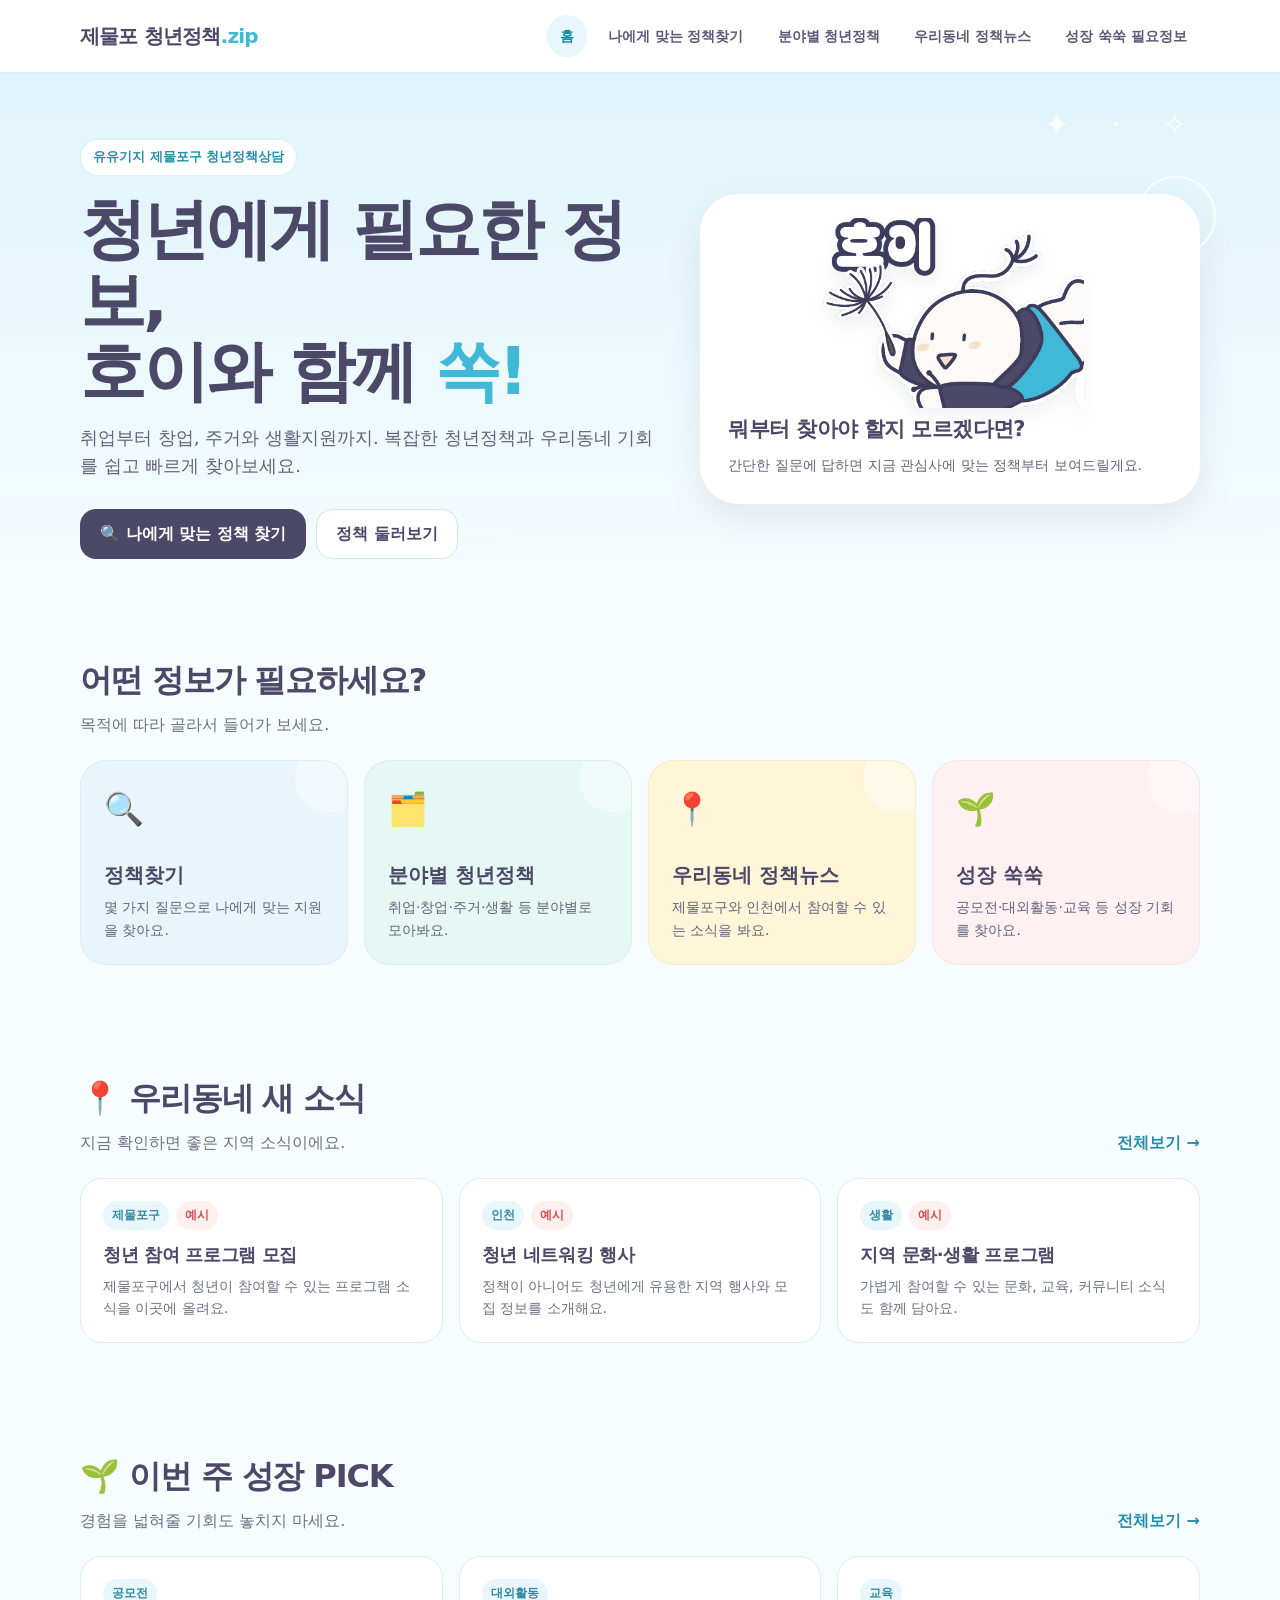
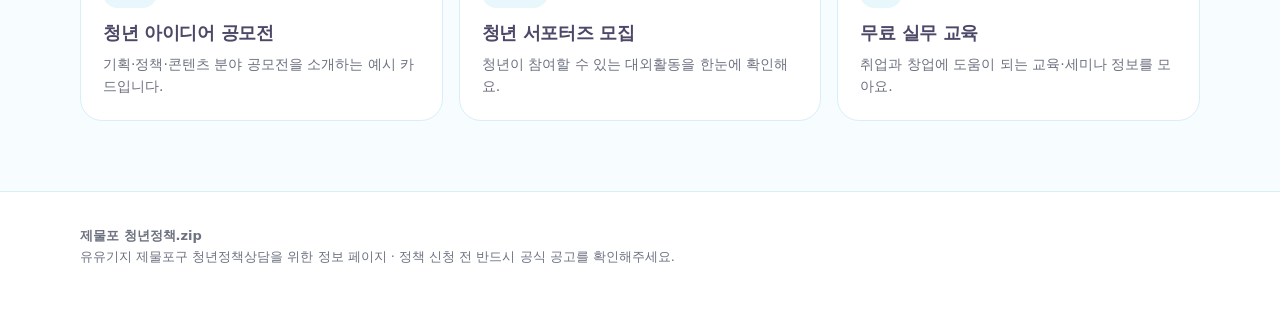
==== index.html @ 4b39ab47 "Move homepage to shared header and footer" ====
<!doctype html><html lang="ko"><head><meta charset="utf-8"><meta name="viewport" content="width=device-width,initial-scale=1"><meta name="description" content="제물포구 청년을 위한 정책·지역소식·성장기회 모음"><title>제물포 청년정책.zip</title><link rel="stylesheet" href="css/style.css"></head><body>
<div id="site-header"></div>
<main><section class="hero"><div class="container hero-grid"><div><span class="eyebrow">유유기지 제물포구 청년정책상담</span><h1>청년에게 필요한 정보,<br>호이와 함께 <span style="color:var(--primary)">쏙!</span></h1><p>취업부터 창업, 주거와 생활지원까지. 복잡한 청년정책과 우리동네 기회를 쉽고 빠르게 찾아보세요.</p><div class="actions"><a class="btn primary" href="test.html">🔍 나에게 맞는 정책 찾기</a><a class="btn secondary" href="policy.html">정책 둘러보기</a></div></div><aside class="hero-card"><div class="mascot"><img src="hoi_flying.png" alt="유유기지 제물포구 캐릭터 호이"></div><strong>뭐부터 찾아야 할지 모르겠다면?</strong><p>간단한 질문에 답하면 지금 관심사에 맞는 정책부터 보여드릴게요.</p></aside></div></section>
<section class="section"><div class="container"><div class="section-head"><div><h2>어떤 정보가 필요하세요?</h2><p>목적에 따라 골라서 들어가 보세요.</p></div></div><div class="quick-grid"><a class="quick-card purple" href="test.html"><div class="icon">🔍</div><h3>정책찾기</h3><p>몇 가지 질문으로 나에게 맞는 지원을 찾아요.</p></a><a class="quick-card green" href="policy.html"><div class="icon">🗂️</div><h3>분야별 청년정책</h3><p>취업·창업·주거·생활 등 분야별로 모아봐요.</p></a><a class="quick-card yellow" href="local.html"><div class="icon">📍</div><h3>우리동네 정책뉴스</h3><p>제물포구와 인천에서 참여할 수 있는 소식을 봐요.</p></a><a class="quick-card pink" href="growth.html"><div class="icon">🌱</div><h3>성장 쑥쑥</h3><p>공모전·대외활동·교육 등 성장 기회를 찾아요.</p></a></div></div></section>
<section class="section"><div class="container"><div class="section-head"><div><h2>📍 우리동네 새 소식</h2><p>지금 확인하면 좋은 지역 소식이에요.</p></div><a href="local.html">전체보기 →</a></div><div class="news-grid"><article class="info-card"><div class="badges"><span class="badge">제물포구</span><span class="badge deadline">예시</span></div><h3>청년 참여 프로그램 모집</h3><p>제물포구에서 청년이 참여할 수 있는 프로그램 소식을 이곳에 올려요.</p></article><article class="info-card"><div class="badges"><span class="badge">인천</span><span class="badge deadline">예시</span></div><h3>청년 네트워킹 행사</h3><p>정책이 아니어도 청년에게 유용한 지역 행사와 모집 정보를 소개해요.</p></article><article class="info-card"><div class="badges"><span class="badge">생활</span><span class="badge deadline">예시</span></div><h3>지역 문화·생활 프로그램</h3><p>가볍게 참여할 수 있는 문화, 교육, 커뮤니티 소식도 함께 담아요.</p></article></div></div></section>
<section class="section"><div class="container"><div class="section-head"><div><h2>🌱 이번 주 성장 PICK</h2><p>경험을 넓혀줄 기회도 놓치지 마세요.</p></div><a href="growth.html">전체보기 →</a></div><div class="news-grid"><article class="info-card"><div class="badges"><span class="badge">공모전</span></div><h3>청년 아이디어 공모전</h3><p>기획·정책·콘텐츠 분야 공모전을 소개하는 예시 카드입니다.</p></article><article class="info-card"><div class="badges"><span class="badge">대외활동</span></div><h3>청년 서포터즈 모집</h3><p>청년이 참여할 수 있는 대외활동을 한눈에 확인해요.</p></article><article class="info-card"><div class="badges"><span class="badge">교육</span></div><h3>무료 실무 교육</h3><p>취업과 창업에 도움이 되는 교육·세미나 정보를 모아요.</p></article></div></div></section></main>
<div id="site-footer"></div><script src="js/site.js"></script><script src="js/main.js"></script></body></html>
---- css/style.css ----
:root{--bg:#f7fcfe;--surface:#fff;--text:#4b4868;--muted:#6d7180;--line:#d8eff7;--primary:#40b8d8;--primary-dark:#4b4868;--primary-soft:#e7f7fc;--sky:#92d3e8;--cream:#fcf9f6;--green:#e5f8f4;--yellow:#fff5d8;--pink:#fff0f2;--shadow:0 14px 36px rgba(75,72,104,.10);--radius:26px}*{box-sizing:border-box}html{scroll-behavior:smooth}body{margin:0;font-family:Pretendard,"Noto Sans KR",system-ui,-apple-system,BlinkMacSystemFont,"Segoe UI",sans-serif;color:var(--text);background:var(--bg);line-height:1.6;font-weight:400}a{color:inherit;text-decoration:none}button,input,select{font:inherit}.container{width:min(1120px,calc(100% - 36px));margin:0 auto}.site-header{position:sticky;top:0;z-index:20;background:rgba(255,255,255,.93);backdrop-filter:blur(14px);border-bottom:1px solid var(--line)}.nav{min-height:72px;display:flex;align-items:center;justify-content:space-between;gap:24px}.brand{font-weight:700;font-size:20px;letter-spacing:-.04em}.brand span{color:var(--primary)}.nav-links{display:flex;align-items:center;gap:8px}.nav-links a{padding:10px 13px;border-radius:999px;font-weight:600;font-size:14px;color:#5c5978}.nav-links a:hover,.nav-links a.active{background:var(--primary-soft);color:#188cab}.menu-btn{display:none;border:0;background:var(--surface);color:var(--primary-dark);border-radius:12px;padding:9px 12px;box-shadow:var(--shadow)}.hero{padding:66px 0 58px;background:linear-gradient(180deg,#dff5fb 0%,#f7fcfe 100%);position:relative;overflow:hidden}.hero:after{content:"✦  ·  ✧";position:absolute;right:6%;top:28px;color:#fff;font-size:30px;letter-spacing:16px;opacity:.9}.hero-grid{display:grid;grid-template-columns:1.08fr .92fr;gap:34px;align-items:center}.eyebrow{display:inline-flex;padding:7px 12px;border-radius:999px;background:#fff;color:#258eaa;font-weight:600;font-size:13px;border:1px solid rgba(64,184,216,.18)}h1{margin:18px 0 16px;font-size:clamp(38px,7vw,66px);line-height:1.08;letter-spacing:-.045em;color:var(--primary-dark);font-weight:700}.hero p{margin:0 0 28px;color:#64627a;font-size:18px;max-width:650px}.hero-card{background:#fff;border:2px solid rgba(255,255,255,.8);border-radius:38px;padding:22px 26px 26px;box-shadow:var(--shadow);position:relative}.hero-card:before{content:"";position:absolute;width:76px;height:76px;border:2px solid #fff;border-radius:50%;right:-18px;top:-20px;opacity:.7}.hero-card .mascot{display:flex;justify-content:center;align-items:center;min-height:190px}.hero-card .mascot img{width:min(100%,330px);height:190px;object-fit:contain;filter:drop-shadow(0 8px 8px rgba(75,72,104,.08))}.hero-card strong{display:block;margin-top:5px;font-size:21px;letter-spacing:-.03em;font-weight:600}.hero-card p{margin:7px 0 0;font-size:14px}.actions{display:flex;flex-wrap:wrap;gap:10px}.btn{display:inline-flex;align-items:center;justify-content:center;min-height:50px;padding:0 19px;border-radius:16px;border:1px solid transparent;font-weight:600;cursor:pointer}.btn.primary{background:var(--primary-dark);color:#fff}.btn.primary:hover{background:#393650}.btn.secondary{background:#fff;border-color:#cbeaf4;color:var(--primary-dark)}.section{padding:38px 0 70px}.section-head{display:flex;align-items:end;justify-content:space-between;gap:20px;margin-bottom:22px}.section-head h2,.page-title h1{margin:0;font-size:32px;letter-spacing:-.035em;font-weight:700}.section-head p,.page-title p{margin:6px 0 0;color:var(--muted)}.section-head>a{color:#258eaa;font-weight:600}.quick-grid{display:grid;grid-template-columns:repeat(4,1fr);gap:16px}.quick-card{min-height:190px;border-radius:var(--radius);padding:23px;border:1px solid rgba(75,72,104,.05);transition:.2s ease;position:relative;overflow:hidden}.quick-card:after{content:"";position:absolute;width:70px;height:70px;border-radius:50%;background:rgba(255,255,255,.38);right:-18px;top:-18px}.quick-card:hover{transform:translateY(-4px);box-shadow:var(--shadow)}.quick-card .icon{font-size:32px}.quick-card h3{margin:24px 0 5px;font-size:20px;font-weight:600}.quick-card p{margin:0;color:#62647a;font-size:14px}.quick-card.purple{background:#e8f5fb}.quick-card.green{background:var(--green)}.quick-card.yellow{background:var(--yellow)}.quick-card.pink{background:var(--pink)}.news-grid,.card-grid{display:grid;grid-template-columns:repeat(3,1fr);gap:16px}.info-card{background:#fff;border:1px solid var(--line);border-radius:22px;padding:22px;transition:.2s ease}.info-card:hover{box-shadow:var(--shadow);transform:translateY(-2px)}.badges{display:flex;gap:7px;flex-wrap:wrap;margin-bottom:12px}.badge{padding:5px 9px;border-radius:999px;background:var(--primary-soft);font-size:12px;font-weight:600;color:#348aa2}.badge.deadline{background:#fff0f0;color:#d84c4c}.info-card h3{margin:0 0 8px;font-size:18px;line-height:1.4;letter-spacing:-.02em;font-weight:600}.info-card p{margin:0;color:var(--muted);font-size:14px}.page-title{padding:56px 0 26px}.toolbar{display:flex;flex-wrap:wrap;gap:10px;margin:18px 0 24px}.search,.select{border:1px solid var(--line);background:#fff;color:var(--text);border-radius:14px;min-height:46px;padding:0 14px}.search{flex:1;min-width:220px}.select{min-width:150px}.empty{padding:42px;text-align:center;color:var(--muted);border:1px dashed #b9dfeb;border-radius:20px;background:#fff}.test-wrap{max-width:760px;margin:0 auto 80px}.question{background:#fff;border:1px solid var(--line);border-radius:24px;padding:26px;margin-bottom:14px}.question h3{margin:0 0 16px;font-size:18px;font-weight:600}.options{display:flex;flex-wrap:wrap;gap:9px}.option{cursor:pointer}.option input{display:none}.option span{display:inline-flex;padding:10px 14px;border:1px solid var(--line);border-radius:999px;background:#fff;font-weight:500;font-size:14px}.option input:checked+span{background:var(--primary-dark);color:#fff;border-color:var(--primary-dark)}.result-box{display:none;margin-top:22px;padding:28px;border-radius:26px;background:var(--primary-soft)}.result-box.show{display:block}.result-list{display:grid;gap:10px;margin-top:15px}.result-item{background:#fff;border-radius:16px;padding:16px}.result-item strong{font-weight:600}.notice{padding:16px 18px;background:#fff8e4;border-radius:16px;color:#745c1d;font-size:13px;margin:18px 0}.notice strong{font-weight:600}.footer{border-top:1px solid var(--line);padding:34px 0 46px;color:var(--muted);font-size:13px;background:#fff}.footer strong{font-weight:600}@media(max-width:900px){.hero-grid{grid-template-columns:1fr}.hero-card{max-width:620px}.quick-grid{grid-template-columns:repeat(2,1fr)}.news-grid,.card-grid{grid-template-columns:repeat(2,1fr)}}@media(max-width:680px){.nav{min-height:64px}.menu-btn{display:block}.nav-links{display:none;position:absolute;top:64px;left:18px;right:18px;flex-direction:column;align-items:stretch;background:#fff;padding:12px;border-radius:18px;box-shadow:var(--shadow);border:1px solid var(--line)}.nav-links.open{display:flex}.nav-links a{padding:12px 14px}.hero{padding-top:44px}.hero-card .mascot{min-height:150px}.hero-card .mascot img{height:150px}.quick-grid,.news-grid,.card-grid{grid-template-columns:1fr}.section-head{align-items:flex-start;flex-direction:column}.toolbar{flex-direction:column}.search,.select{width:100%}}
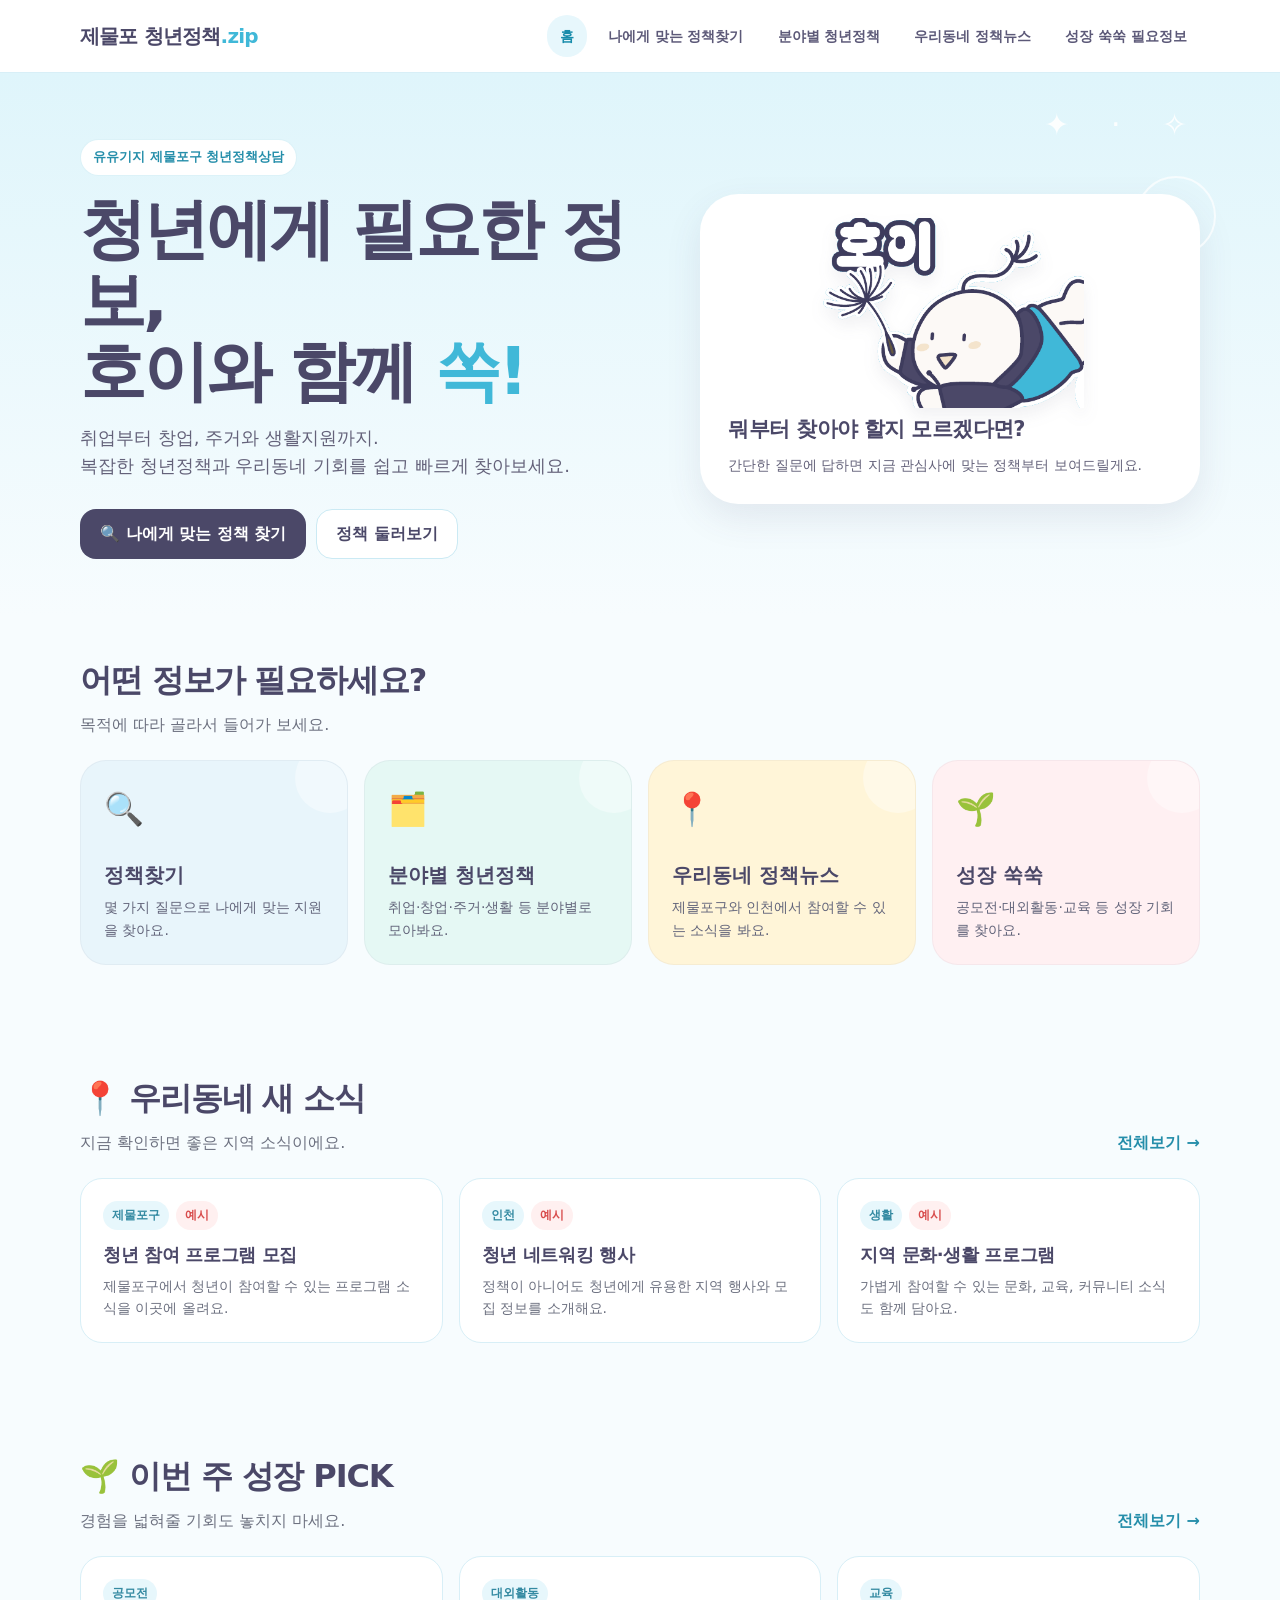
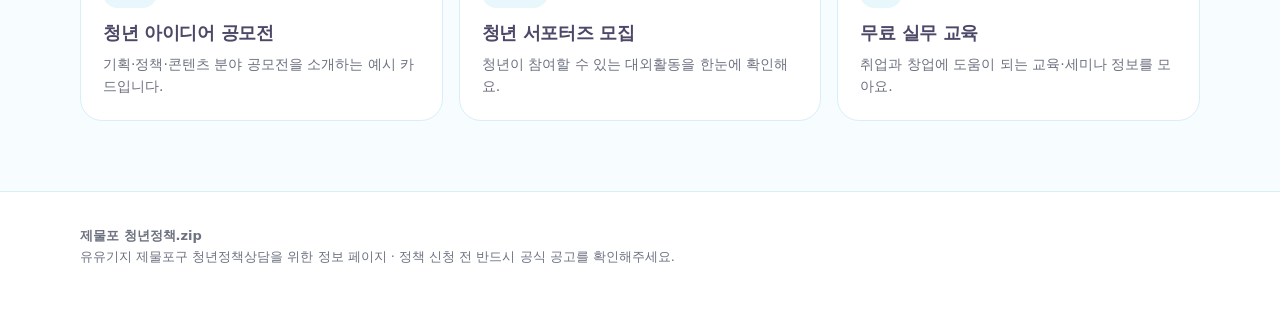
==== commit c9d72b6b: "Break hero description into two lines" ====
--- a/index.html
+++ b/index.html
@@ -1,6 +1,6 @@
 <!doctype html><html lang="ko"><head><meta charset="utf-8"><meta name="viewport" content="width=device-width,initial-scale=1"><meta name="description" content="제물포구 청년을 위한 정책·지역소식·성장기회 모음"><title>제물포 청년정책.zip</title><link rel="stylesheet" href="css/style.css"></head><body>
 <div id="site-header"></div>
-<main><section class="hero"><div class="container hero-grid"><div><span class="eyebrow">유유기지 제물포구 청년정책상담</span><h1>청년에게 필요한 정보,<br>호이와 함께 <span style="color:var(--primary)">쏙!</span></h1><p>취업부터 창업, 주거와 생활지원까지. 복잡한 청년정책과 우리동네 기회를 쉽고 빠르게 찾아보세요.</p><div class="actions"><a class="btn primary" href="test.html">🔍 나에게 맞는 정책 찾기</a><a class="btn secondary" href="policy.html">정책 둘러보기</a></div></div><aside class="hero-card"><div class="mascot"><img src="hoi_flying.png" alt="유유기지 제물포구 캐릭터 호이"></div><strong>뭐부터 찾아야 할지 모르겠다면?</strong><p>간단한 질문에 답하면 지금 관심사에 맞는 정책부터 보여드릴게요.</p></aside></div></section>
+<main><section class="hero"><div class="container hero-grid"><div><span class="eyebrow">유유기지 제물포구 청년정책상담</span><h1>청년에게 필요한 정보,<br>호이와 함께 <span style="color:var(--primary)">쏙!</span></h1><p>취업부터 창업, 주거와 생활지원까지.<br>복잡한 청년정책과 우리동네 기회를 쉽고 빠르게 찾아보세요.</p><div class="actions"><a class="btn primary" href="test.html">🔍 나에게 맞는 정책 찾기</a><a class="btn secondary" href="policy.html">정책 둘러보기</a></div></div><aside class="hero-card"><div class="mascot"><img src="hoi_flying.png" alt="유유기지 제물포구 캐릭터 호이"></div><strong>뭐부터 찾아야 할지 모르겠다면?</strong><p>간단한 질문에 답하면 지금 관심사에 맞는 정책부터 보여드릴게요.</p></aside></div></section>
 <section class="section"><div class="container"><div class="section-head"><div><h2>어떤 정보가 필요하세요?</h2><p>목적에 따라 골라서 들어가 보세요.</p></div></div><div class="quick-grid"><a class="quick-card purple" href="test.html"><div class="icon">🔍</div><h3>정책찾기</h3><p>몇 가지 질문으로 나에게 맞는 지원을 찾아요.</p></a><a class="quick-card green" href="policy.html"><div class="icon">🗂️</div><h3>분야별 청년정책</h3><p>취업·창업·주거·생활 등 분야별로 모아봐요.</p></a><a class="quick-card yellow" href="local.html"><div class="icon">📍</div><h3>우리동네 정책뉴스</h3><p>제물포구와 인천에서 참여할 수 있는 소식을 봐요.</p></a><a class="quick-card pink" href="growth.html"><div class="icon">🌱</div><h3>성장 쑥쑥</h3><p>공모전·대외활동·교육 등 성장 기회를 찾아요.</p></a></div></div></section>
 <section class="section"><div class="container"><div class="section-head"><div><h2>📍 우리동네 새 소식</h2><p>지금 확인하면 좋은 지역 소식이에요.</p></div><a href="local.html">전체보기 →</a></div><div class="news-grid"><article class="info-card"><div class="badges"><span class="badge">제물포구</span><span class="badge deadline">예시</span></div><h3>청년 참여 프로그램 모집</h3><p>제물포구에서 청년이 참여할 수 있는 프로그램 소식을 이곳에 올려요.</p></article><article class="info-card"><div class="badges"><span class="badge">인천</span><span class="badge deadline">예시</span></div><h3>청년 네트워킹 행사</h3><p>정책이 아니어도 청년에게 유용한 지역 행사와 모집 정보를 소개해요.</p></article><article class="info-card"><div class="badges"><span class="badge">생활</span><span class="badge deadline">예시</span></div><h3>지역 문화·생활 프로그램</h3><p>가볍게 참여할 수 있는 문화, 교육, 커뮤니티 소식도 함께 담아요.</p></article></div></div></section>
 <section class="section"><div class="container"><div class="section-head"><div><h2>🌱 이번 주 성장 PICK</h2><p>경험을 넓혀줄 기회도 놓치지 마세요.</p></div><a href="growth.html">전체보기 →</a></div><div class="news-grid"><article class="info-card"><div class="badges"><span class="badge">공모전</span></div><h3>청년 아이디어 공모전</h3><p>기획·정책·콘텐츠 분야 공모전을 소개하는 예시 카드입니다.</p></article><article class="info-card"><div class="badges"><span class="badge">대외활동</span></div><h3>청년 서포터즈 모집</h3><p>청년이 참여할 수 있는 대외활동을 한눈에 확인해요.</p></article><article class="info-card"><div class="badges"><span class="badge">교육</span></div><h3>무료 실무 교육</h3><p>취업과 창업에 도움이 되는 교육·세미나 정보를 모아요.</p></article></div></div></section></main>
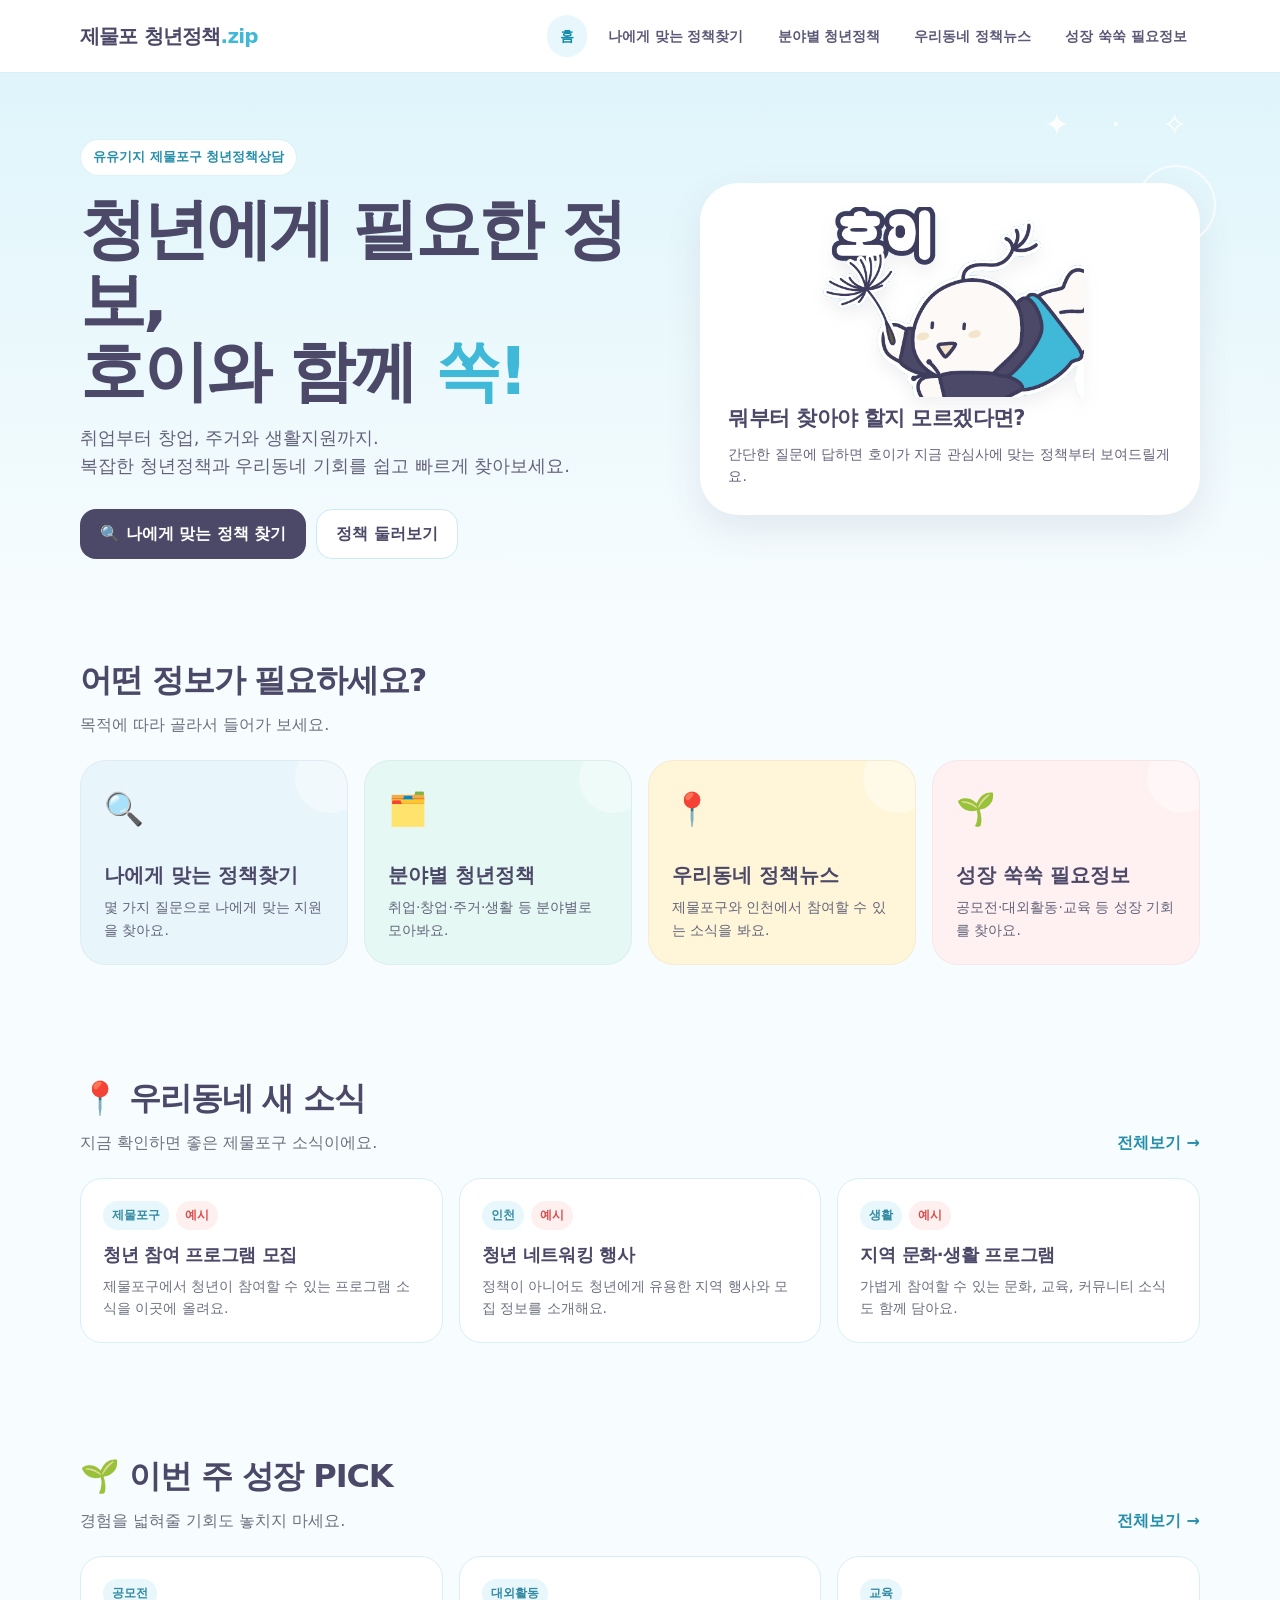
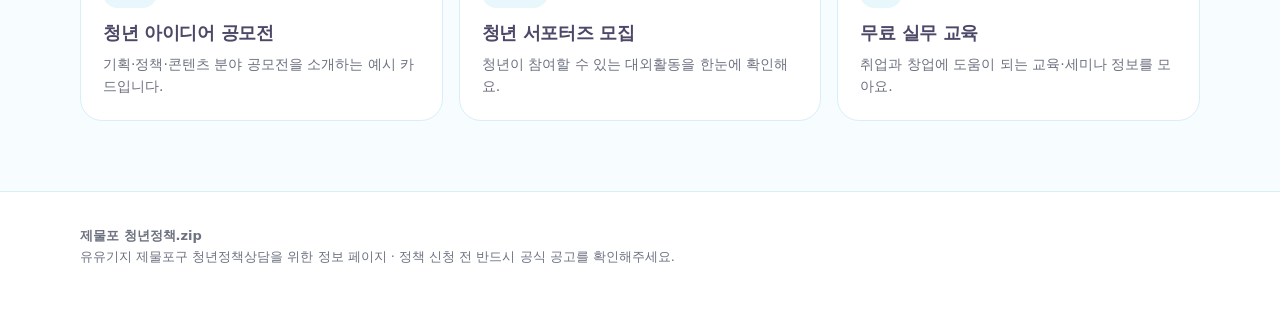
==== commit 02a73278: "index.html" ====
--- a/index.html
+++ b/index.html
@@ -1,7 +1,7 @@
 <!doctype html><html lang="ko"><head><meta charset="utf-8"><meta name="viewport" content="width=device-width,initial-scale=1"><meta name="description" content="제물포구 청년을 위한 정책·지역소식·성장기회 모음"><title>제물포 청년정책.zip</title><link rel="stylesheet" href="css/style.css"></head><body>
 <div id="site-header"></div>
-<main><section class="hero"><div class="container hero-grid"><div><span class="eyebrow">유유기지 제물포구 청년정책상담</span><h1>청년에게 필요한 정보,<br>호이와 함께 <span style="color:var(--primary)">쏙!</span></h1><p>취업부터 창업, 주거와 생활지원까지.<br>복잡한 청년정책과 우리동네 기회를 쉽고 빠르게 찾아보세요.</p><div class="actions"><a class="btn primary" href="test.html">🔍 나에게 맞는 정책 찾기</a><a class="btn secondary" href="policy.html">정책 둘러보기</a></div></div><aside class="hero-card"><div class="mascot"><img src="hoi_flying.png" alt="유유기지 제물포구 캐릭터 호이"></div><strong>뭐부터 찾아야 할지 모르겠다면?</strong><p>간단한 질문에 답하면 지금 관심사에 맞는 정책부터 보여드릴게요.</p></aside></div></section>
-<section class="section"><div class="container"><div class="section-head"><div><h2>어떤 정보가 필요하세요?</h2><p>목적에 따라 골라서 들어가 보세요.</p></div></div><div class="quick-grid"><a class="quick-card purple" href="test.html"><div class="icon">🔍</div><h3>정책찾기</h3><p>몇 가지 질문으로 나에게 맞는 지원을 찾아요.</p></a><a class="quick-card green" href="policy.html"><div class="icon">🗂️</div><h3>분야별 청년정책</h3><p>취업·창업·주거·생활 등 분야별로 모아봐요.</p></a><a class="quick-card yellow" href="local.html"><div class="icon">📍</div><h3>우리동네 정책뉴스</h3><p>제물포구와 인천에서 참여할 수 있는 소식을 봐요.</p></a><a class="quick-card pink" href="growth.html"><div class="icon">🌱</div><h3>성장 쑥쑥</h3><p>공모전·대외활동·교육 등 성장 기회를 찾아요.</p></a></div></div></section>
-<section class="section"><div class="container"><div class="section-head"><div><h2>📍 우리동네 새 소식</h2><p>지금 확인하면 좋은 지역 소식이에요.</p></div><a href="local.html">전체보기 →</a></div><div class="news-grid"><article class="info-card"><div class="badges"><span class="badge">제물포구</span><span class="badge deadline">예시</span></div><h3>청년 참여 프로그램 모집</h3><p>제물포구에서 청년이 참여할 수 있는 프로그램 소식을 이곳에 올려요.</p></article><article class="info-card"><div class="badges"><span class="badge">인천</span><span class="badge deadline">예시</span></div><h3>청년 네트워킹 행사</h3><p>정책이 아니어도 청년에게 유용한 지역 행사와 모집 정보를 소개해요.</p></article><article class="info-card"><div class="badges"><span class="badge">생활</span><span class="badge deadline">예시</span></div><h3>지역 문화·생활 프로그램</h3><p>가볍게 참여할 수 있는 문화, 교육, 커뮤니티 소식도 함께 담아요.</p></article></div></div></section>
+<main><section class="hero"><div class="container hero-grid"><div><span class="eyebrow">유유기지 제물포구 청년정책상담</span><h1>청년에게 필요한 정보,<br>호이와 함께 <span style="color:var(--primary)">쏙!</span></h1><p>취업부터 창업, 주거와 생활지원까지.<br>복잡한 청년정책과 우리동네 기회를 쉽고 빠르게 찾아보세요.</p><div class="actions"><a class="btn primary" href="test.html">🔍 나에게 맞는 정책 찾기</a><a class="btn secondary" href="policy.html">정책 둘러보기</a></div></div><aside class="hero-card"><div class="mascot"><img src="hoi_flying.png" alt="유유기지 제물포구 캐릭터 호이"></div><strong>뭐부터 찾아야 할지 모르겠다면?</strong><p>간단한 질문에 답하면 호이가 지금 관심사에 맞는 정책부터 보여드릴게요.</p></aside></div></section>
+<section class="section"><div class="container"><div class="section-head"><div><h2>어떤 정보가 필요하세요?</h2><p>목적에 따라 골라서 들어가 보세요.</p></div></div><div class="quick-grid"><a class="quick-card purple" href="test.html"><div class="icon">🔍</div><h3>나에게 맞는 정책찾기</h3><p>몇 가지 질문으로 나에게 맞는 지원을 찾아요.</p></a><a class="quick-card green" href="policy.html"><div class="icon">🗂️</div><h3>분야별 청년정책</h3><p>취업·창업·주거·생활 등 분야별로 모아봐요.</p></a><a class="quick-card yellow" href="local.html"><div class="icon">📍</div><h3>우리동네 정책뉴스</h3><p>제물포구와 인천에서 참여할 수 있는 소식을 봐요.</p></a><a class="quick-card pink" href="growth.html"><div class="icon">🌱</div><h3>성장 쑥쑥 필요정보</h3><p>공모전·대외활동·교육 등 성장 기회를 찾아요.</p></a></div></div></section>
+<section class="section"><div class="container"><div class="section-head"><div><h2>📍 우리동네 새 소식</h2><p>지금 확인하면 좋은 제물포구 소식이에요.</p></div><a href="local.html">전체보기 →</a></div><div class="news-grid"><article class="info-card"><div class="badges"><span class="badge">제물포구</span><span class="badge deadline">예시</span></div><h3>청년 참여 프로그램 모집</h3><p>제물포구에서 청년이 참여할 수 있는 프로그램 소식을 이곳에 올려요.</p></article><article class="info-card"><div class="badges"><span class="badge">인천</span><span class="badge deadline">예시</span></div><h3>청년 네트워킹 행사</h3><p>정책이 아니어도 청년에게 유용한 지역 행사와 모집 정보를 소개해요.</p></article><article class="info-card"><div class="badges"><span class="badge">생활</span><span class="badge deadline">예시</span></div><h3>지역 문화·생활 프로그램</h3><p>가볍게 참여할 수 있는 문화, 교육, 커뮤니티 소식도 함께 담아요.</p></article></div></div></section>
 <section class="section"><div class="container"><div class="section-head"><div><h2>🌱 이번 주 성장 PICK</h2><p>경험을 넓혀줄 기회도 놓치지 마세요.</p></div><a href="growth.html">전체보기 →</a></div><div class="news-grid"><article class="info-card"><div class="badges"><span class="badge">공모전</span></div><h3>청년 아이디어 공모전</h3><p>기획·정책·콘텐츠 분야 공모전을 소개하는 예시 카드입니다.</p></article><article class="info-card"><div class="badges"><span class="badge">대외활동</span></div><h3>청년 서포터즈 모집</h3><p>청년이 참여할 수 있는 대외활동을 한눈에 확인해요.</p></article><article class="info-card"><div class="badges"><span class="badge">교육</span></div><h3>무료 실무 교육</h3><p>취업과 창업에 도움이 되는 교육·세미나 정보를 모아요.</p></article></div></div></section></main>
-<div id="site-footer"></div><script src="js/site.js"></script><script src="js/main.js"></script></body></html>+<div id="site-footer"></div><script src="js/site.js"></script><script src="js/main.js"></script></body></html>
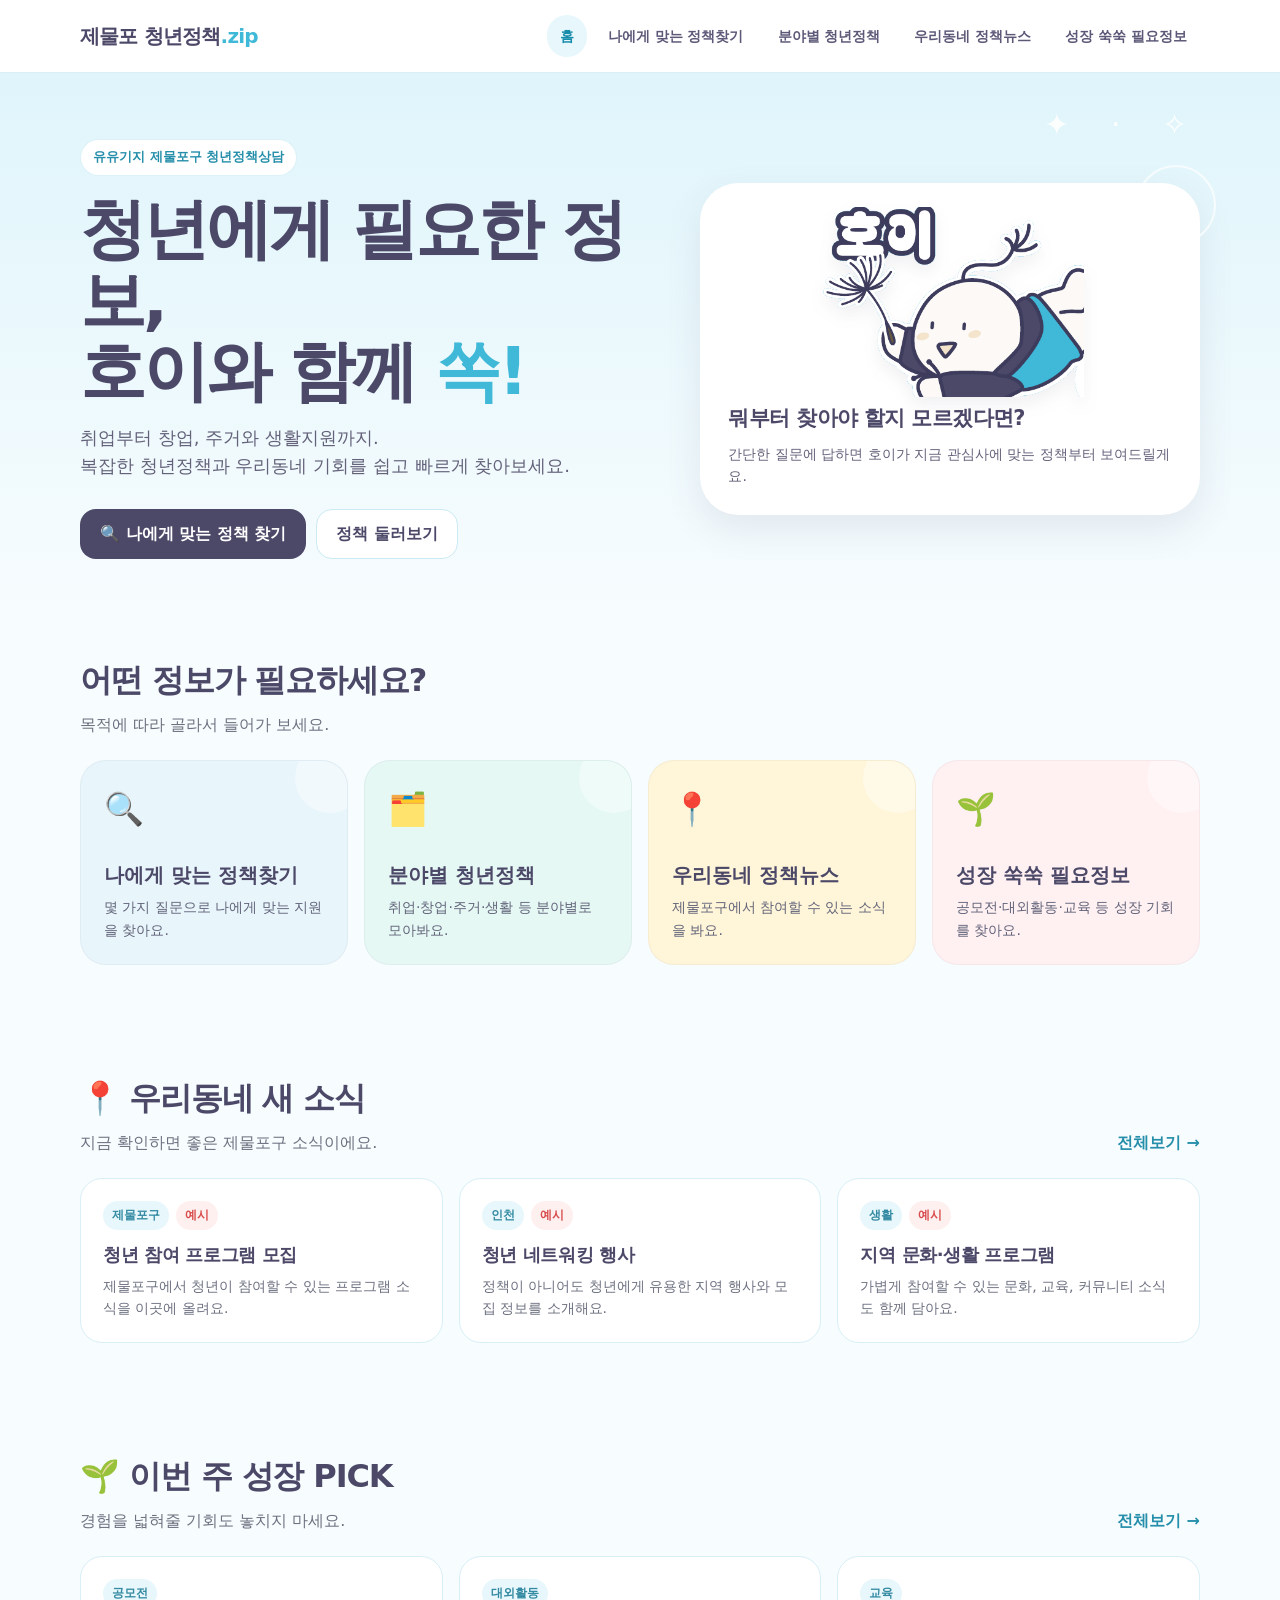
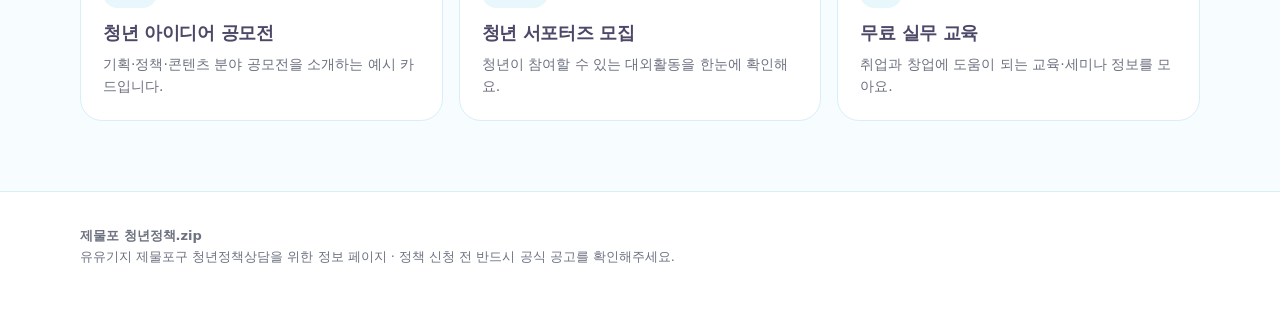
==== commit f0b06fa4: "index.html" ====
--- a/index.html
+++ b/index.html
@@ -1,7 +1,7 @@
 <!doctype html><html lang="ko"><head><meta charset="utf-8"><meta name="viewport" content="width=device-width,initial-scale=1"><meta name="description" content="제물포구 청년을 위한 정책·지역소식·성장기회 모음"><title>제물포 청년정책.zip</title><link rel="stylesheet" href="css/style.css"></head><body>
 <div id="site-header"></div>
 <main><section class="hero"><div class="container hero-grid"><div><span class="eyebrow">유유기지 제물포구 청년정책상담</span><h1>청년에게 필요한 정보,<br>호이와 함께 <span style="color:var(--primary)">쏙!</span></h1><p>취업부터 창업, 주거와 생활지원까지.<br>복잡한 청년정책과 우리동네 기회를 쉽고 빠르게 찾아보세요.</p><div class="actions"><a class="btn primary" href="test.html">🔍 나에게 맞는 정책 찾기</a><a class="btn secondary" href="policy.html">정책 둘러보기</a></div></div><aside class="hero-card"><div class="mascot"><img src="hoi_flying.png" alt="유유기지 제물포구 캐릭터 호이"></div><strong>뭐부터 찾아야 할지 모르겠다면?</strong><p>간단한 질문에 답하면 호이가 지금 관심사에 맞는 정책부터 보여드릴게요.</p></aside></div></section>
-<section class="section"><div class="container"><div class="section-head"><div><h2>어떤 정보가 필요하세요?</h2><p>목적에 따라 골라서 들어가 보세요.</p></div></div><div class="quick-grid"><a class="quick-card purple" href="test.html"><div class="icon">🔍</div><h3>나에게 맞는 정책찾기</h3><p>몇 가지 질문으로 나에게 맞는 지원을 찾아요.</p></a><a class="quick-card green" href="policy.html"><div class="icon">🗂️</div><h3>분야별 청년정책</h3><p>취업·창업·주거·생활 등 분야별로 모아봐요.</p></a><a class="quick-card yellow" href="local.html"><div class="icon">📍</div><h3>우리동네 정책뉴스</h3><p>제물포구와 인천에서 참여할 수 있는 소식을 봐요.</p></a><a class="quick-card pink" href="growth.html"><div class="icon">🌱</div><h3>성장 쑥쑥 필요정보</h3><p>공모전·대외활동·교육 등 성장 기회를 찾아요.</p></a></div></div></section>
+<section class="section"><div class="container"><div class="section-head"><div><h2>어떤 정보가 필요하세요?</h2><p>목적에 따라 골라서 들어가 보세요.</p></div></div><div class="quick-grid"><a class="quick-card purple" href="test.html"><div class="icon">🔍</div><h3>나에게 맞는 정책찾기</h3><p>몇 가지 질문으로 나에게 맞는 지원을 찾아요.</p></a><a class="quick-card green" href="policy.html"><div class="icon">🗂️</div><h3>분야별 청년정책</h3><p>취업·창업·주거·생활 등 분야별로 모아봐요.</p></a><a class="quick-card yellow" href="local.html"><div class="icon">📍</div><h3>우리동네 정책뉴스</h3><p>제물포구에서 참여할 수 있는 소식을 봐요.</p></a><a class="quick-card pink" href="growth.html"><div class="icon">🌱</div><h3>성장 쑥쑥 필요정보</h3><p>공모전·대외활동·교육 등 성장 기회를 찾아요.</p></a></div></div></section>
 <section class="section"><div class="container"><div class="section-head"><div><h2>📍 우리동네 새 소식</h2><p>지금 확인하면 좋은 제물포구 소식이에요.</p></div><a href="local.html">전체보기 →</a></div><div class="news-grid"><article class="info-card"><div class="badges"><span class="badge">제물포구</span><span class="badge deadline">예시</span></div><h3>청년 참여 프로그램 모집</h3><p>제물포구에서 청년이 참여할 수 있는 프로그램 소식을 이곳에 올려요.</p></article><article class="info-card"><div class="badges"><span class="badge">인천</span><span class="badge deadline">예시</span></div><h3>청년 네트워킹 행사</h3><p>정책이 아니어도 청년에게 유용한 지역 행사와 모집 정보를 소개해요.</p></article><article class="info-card"><div class="badges"><span class="badge">생활</span><span class="badge deadline">예시</span></div><h3>지역 문화·생활 프로그램</h3><p>가볍게 참여할 수 있는 문화, 교육, 커뮤니티 소식도 함께 담아요.</p></article></div></div></section>
 <section class="section"><div class="container"><div class="section-head"><div><h2>🌱 이번 주 성장 PICK</h2><p>경험을 넓혀줄 기회도 놓치지 마세요.</p></div><a href="growth.html">전체보기 →</a></div><div class="news-grid"><article class="info-card"><div class="badges"><span class="badge">공모전</span></div><h3>청년 아이디어 공모전</h3><p>기획·정책·콘텐츠 분야 공모전을 소개하는 예시 카드입니다.</p></article><article class="info-card"><div class="badges"><span class="badge">대외활동</span></div><h3>청년 서포터즈 모집</h3><p>청년이 참여할 수 있는 대외활동을 한눈에 확인해요.</p></article><article class="info-card"><div class="badges"><span class="badge">교육</span></div><h3>무료 실무 교육</h3><p>취업과 창업에 도움이 되는 교육·세미나 정보를 모아요.</p></article></div></div></section></main>
 <div id="site-footer"></div><script src="js/site.js"></script><script src="js/main.js"></script></body></html>
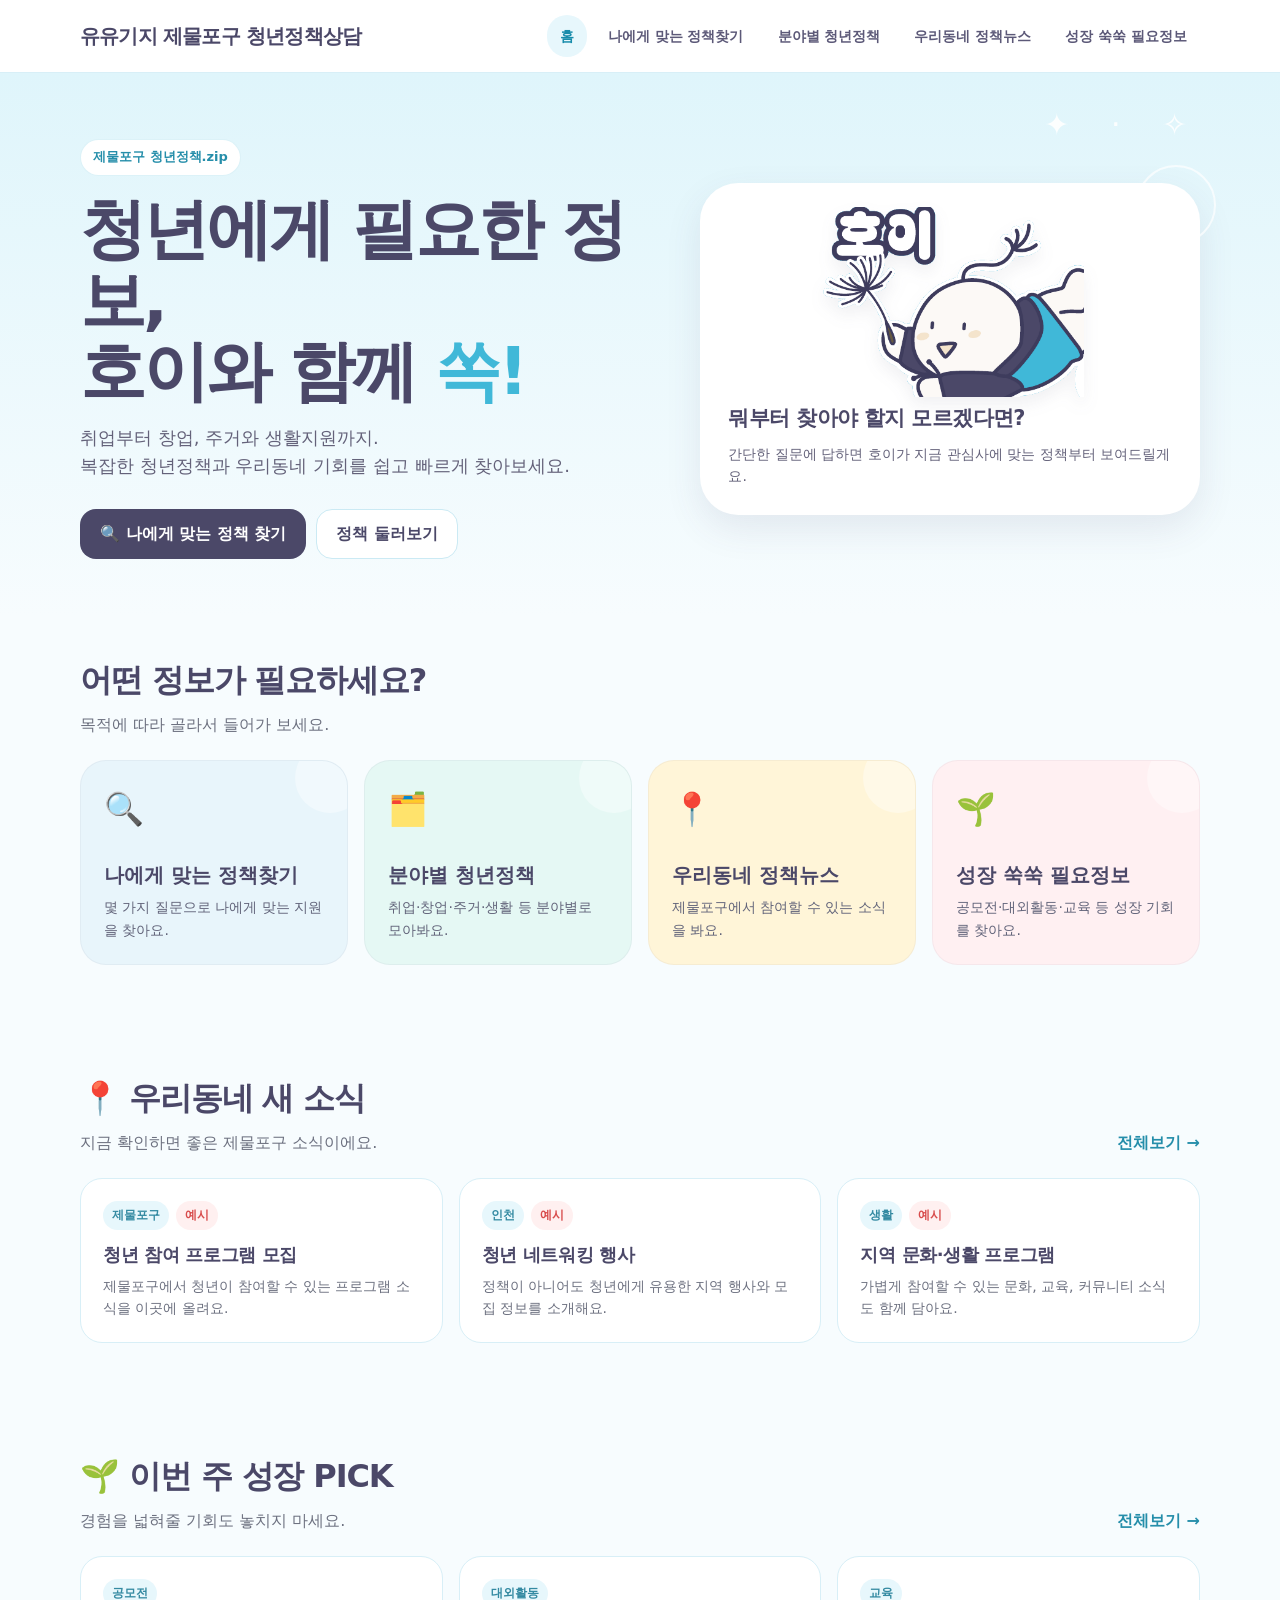
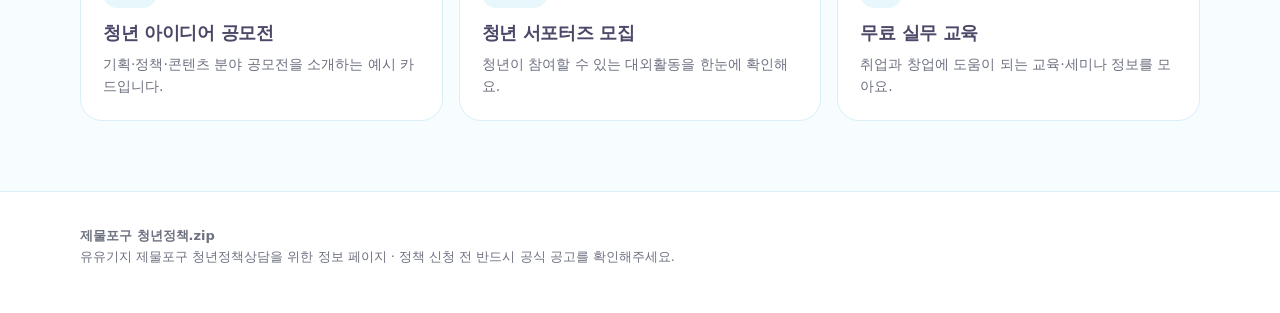
==== commit eaa94505: "Rename homepage policy zip badge" ====
--- a/index.html
+++ b/index.html
@@ -1,6 +1,6 @@
-<!doctype html><html lang="ko"><head><meta charset="utf-8"><meta name="viewport" content="width=device-width,initial-scale=1"><meta name="description" content="제물포구 청년을 위한 정책·지역소식·성장기회 모음"><title>제물포 청년정책.zip</title><link rel="stylesheet" href="css/style.css"></head><body>
+<!doctype html><html lang="ko"><head><meta charset="utf-8"><meta name="viewport" content="width=device-width,initial-scale=1"><meta name="description" content="제물포구 청년을 위한 정책·지역소식·성장기회 모음"><title>유유기지 제물포구 청년정책상담</title><link rel="stylesheet" href="css/style.css"></head><body>
 <div id="site-header"></div>
-<main><section class="hero"><div class="container hero-grid"><div><span class="eyebrow">유유기지 제물포구 청년정책상담</span><h1>청년에게 필요한 정보,<br>호이와 함께 <span style="color:var(--primary)">쏙!</span></h1><p>취업부터 창업, 주거와 생활지원까지.<br>복잡한 청년정책과 우리동네 기회를 쉽고 빠르게 찾아보세요.</p><div class="actions"><a class="btn primary" href="test.html">🔍 나에게 맞는 정책 찾기</a><a class="btn secondary" href="policy.html">정책 둘러보기</a></div></div><aside class="hero-card"><div class="mascot"><img src="hoi_flying.png" alt="유유기지 제물포구 캐릭터 호이"></div><strong>뭐부터 찾아야 할지 모르겠다면?</strong><p>간단한 질문에 답하면 호이가 지금 관심사에 맞는 정책부터 보여드릴게요.</p></aside></div></section>
+<main><section class="hero"><div class="container hero-grid"><div><span class="eyebrow">제물포구 청년정책.zip</span><h1>청년에게 필요한 정보,<br>호이와 함께 <span style="color:var(--primary)">쏙!</span></h1><p>취업부터 창업, 주거와 생활지원까지.<br>복잡한 청년정책과 우리동네 기회를 쉽고 빠르게 찾아보세요.</p><div class="actions"><a class="btn primary" href="test.html">🔍 나에게 맞는 정책 찾기</a><a class="btn secondary" href="policy.html">정책 둘러보기</a></div></div><aside class="hero-card"><div class="mascot"><img src="hoi_flying.png" alt="유유기지 제물포구 캐릭터 호이"></div><strong>뭐부터 찾아야 할지 모르겠다면?</strong><p>간단한 질문에 답하면 호이가 지금 관심사에 맞는 정책부터 보여드릴게요.</p></aside></div></section>
 <section class="section"><div class="container"><div class="section-head"><div><h2>어떤 정보가 필요하세요?</h2><p>목적에 따라 골라서 들어가 보세요.</p></div></div><div class="quick-grid"><a class="quick-card purple" href="test.html"><div class="icon">🔍</div><h3>나에게 맞는 정책찾기</h3><p>몇 가지 질문으로 나에게 맞는 지원을 찾아요.</p></a><a class="quick-card green" href="policy.html"><div class="icon">🗂️</div><h3>분야별 청년정책</h3><p>취업·창업·주거·생활 등 분야별로 모아봐요.</p></a><a class="quick-card yellow" href="local.html"><div class="icon">📍</div><h3>우리동네 정책뉴스</h3><p>제물포구에서 참여할 수 있는 소식을 봐요.</p></a><a class="quick-card pink" href="growth.html"><div class="icon">🌱</div><h3>성장 쑥쑥 필요정보</h3><p>공모전·대외활동·교육 등 성장 기회를 찾아요.</p></a></div></div></section>
 <section class="section"><div class="container"><div class="section-head"><div><h2>📍 우리동네 새 소식</h2><p>지금 확인하면 좋은 제물포구 소식이에요.</p></div><a href="local.html">전체보기 →</a></div><div class="news-grid"><article class="info-card"><div class="badges"><span class="badge">제물포구</span><span class="badge deadline">예시</span></div><h3>청년 참여 프로그램 모집</h3><p>제물포구에서 청년이 참여할 수 있는 프로그램 소식을 이곳에 올려요.</p></article><article class="info-card"><div class="badges"><span class="badge">인천</span><span class="badge deadline">예시</span></div><h3>청년 네트워킹 행사</h3><p>정책이 아니어도 청년에게 유용한 지역 행사와 모집 정보를 소개해요.</p></article><article class="info-card"><div class="badges"><span class="badge">생활</span><span class="badge deadline">예시</span></div><h3>지역 문화·생활 프로그램</h3><p>가볍게 참여할 수 있는 문화, 교육, 커뮤니티 소식도 함께 담아요.</p></article></div></div></section>
 <section class="section"><div class="container"><div class="section-head"><div><h2>🌱 이번 주 성장 PICK</h2><p>경험을 넓혀줄 기회도 놓치지 마세요.</p></div><a href="growth.html">전체보기 →</a></div><div class="news-grid"><article class="info-card"><div class="badges"><span class="badge">공모전</span></div><h3>청년 아이디어 공모전</h3><p>기획·정책·콘텐츠 분야 공모전을 소개하는 예시 카드입니다.</p></article><article class="info-card"><div class="badges"><span class="badge">대외활동</span></div><h3>청년 서포터즈 모집</h3><p>청년이 참여할 수 있는 대외활동을 한눈에 확인해요.</p></article><article class="info-card"><div class="badges"><span class="badge">교육</span></div><h3>무료 실무 교육</h3><p>취업과 창업에 도움이 되는 교육·세미나 정보를 모아요.</p></article></div></div></section></main>
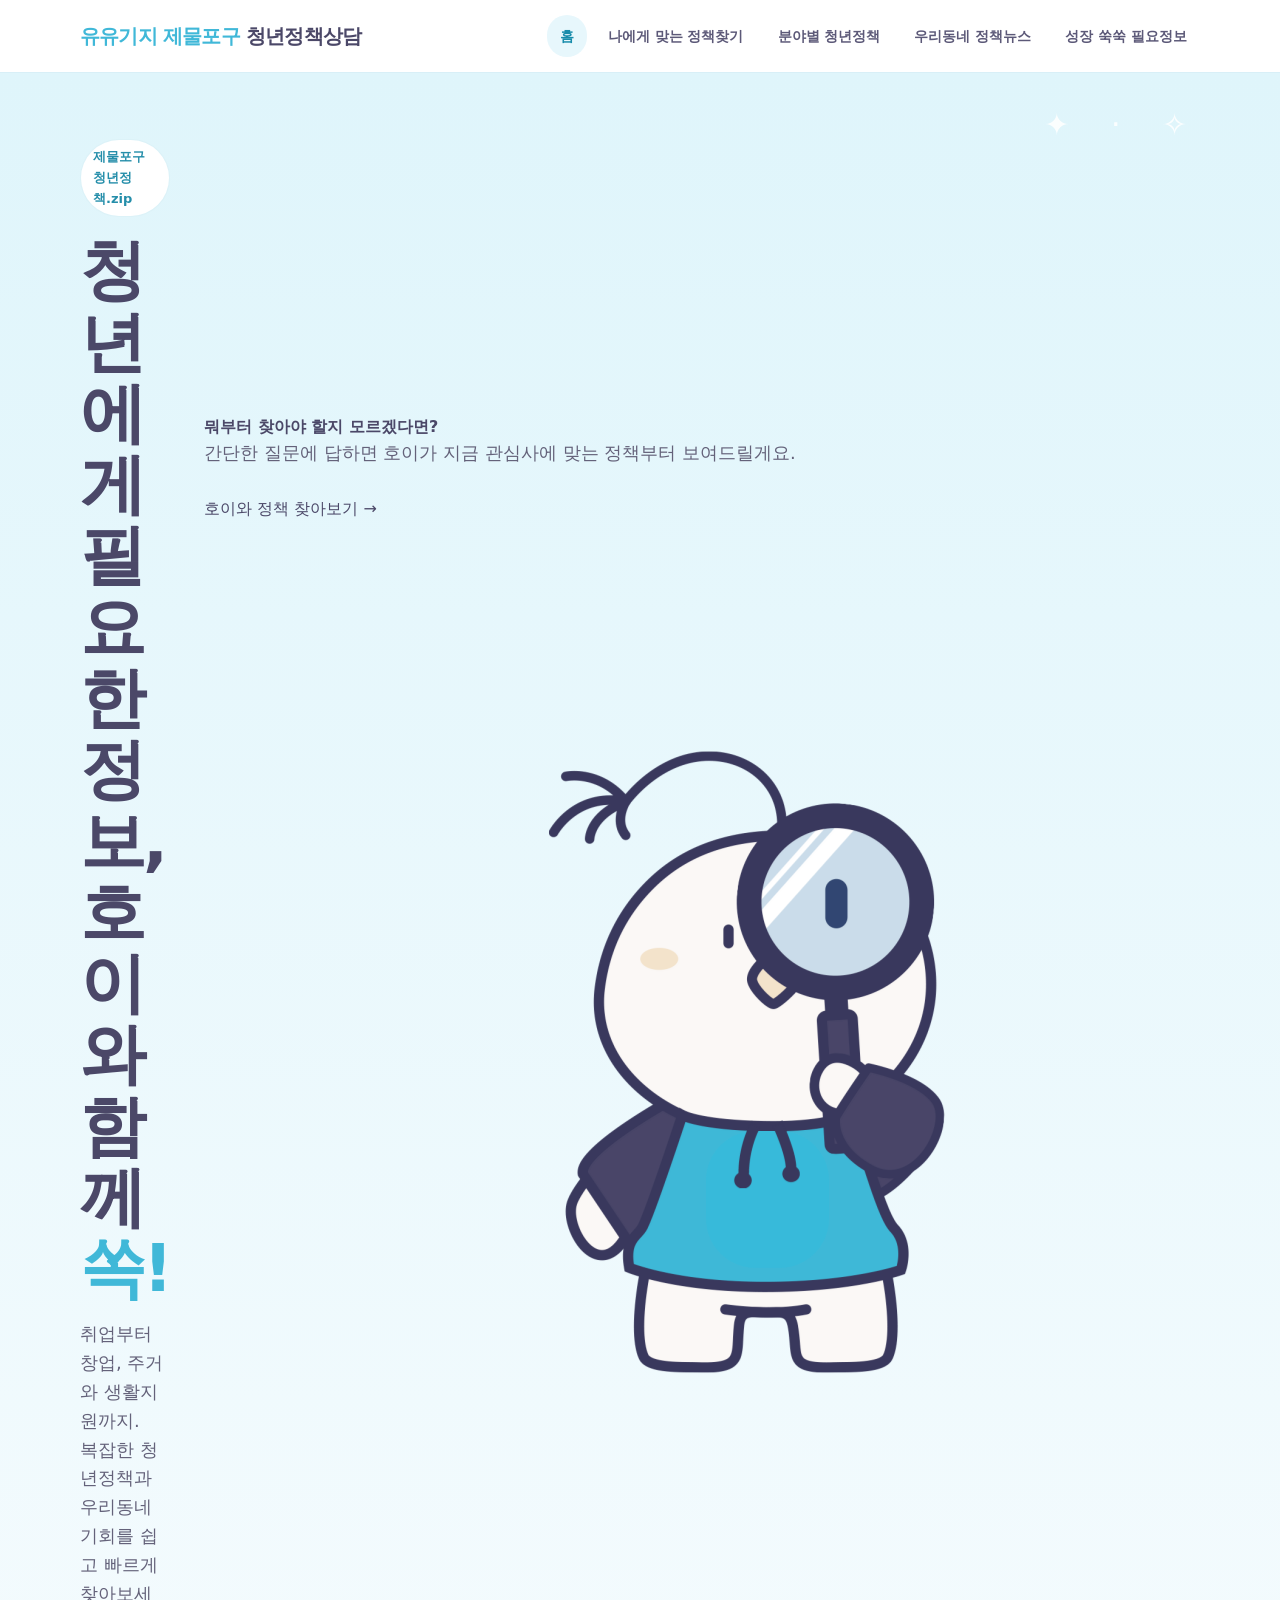
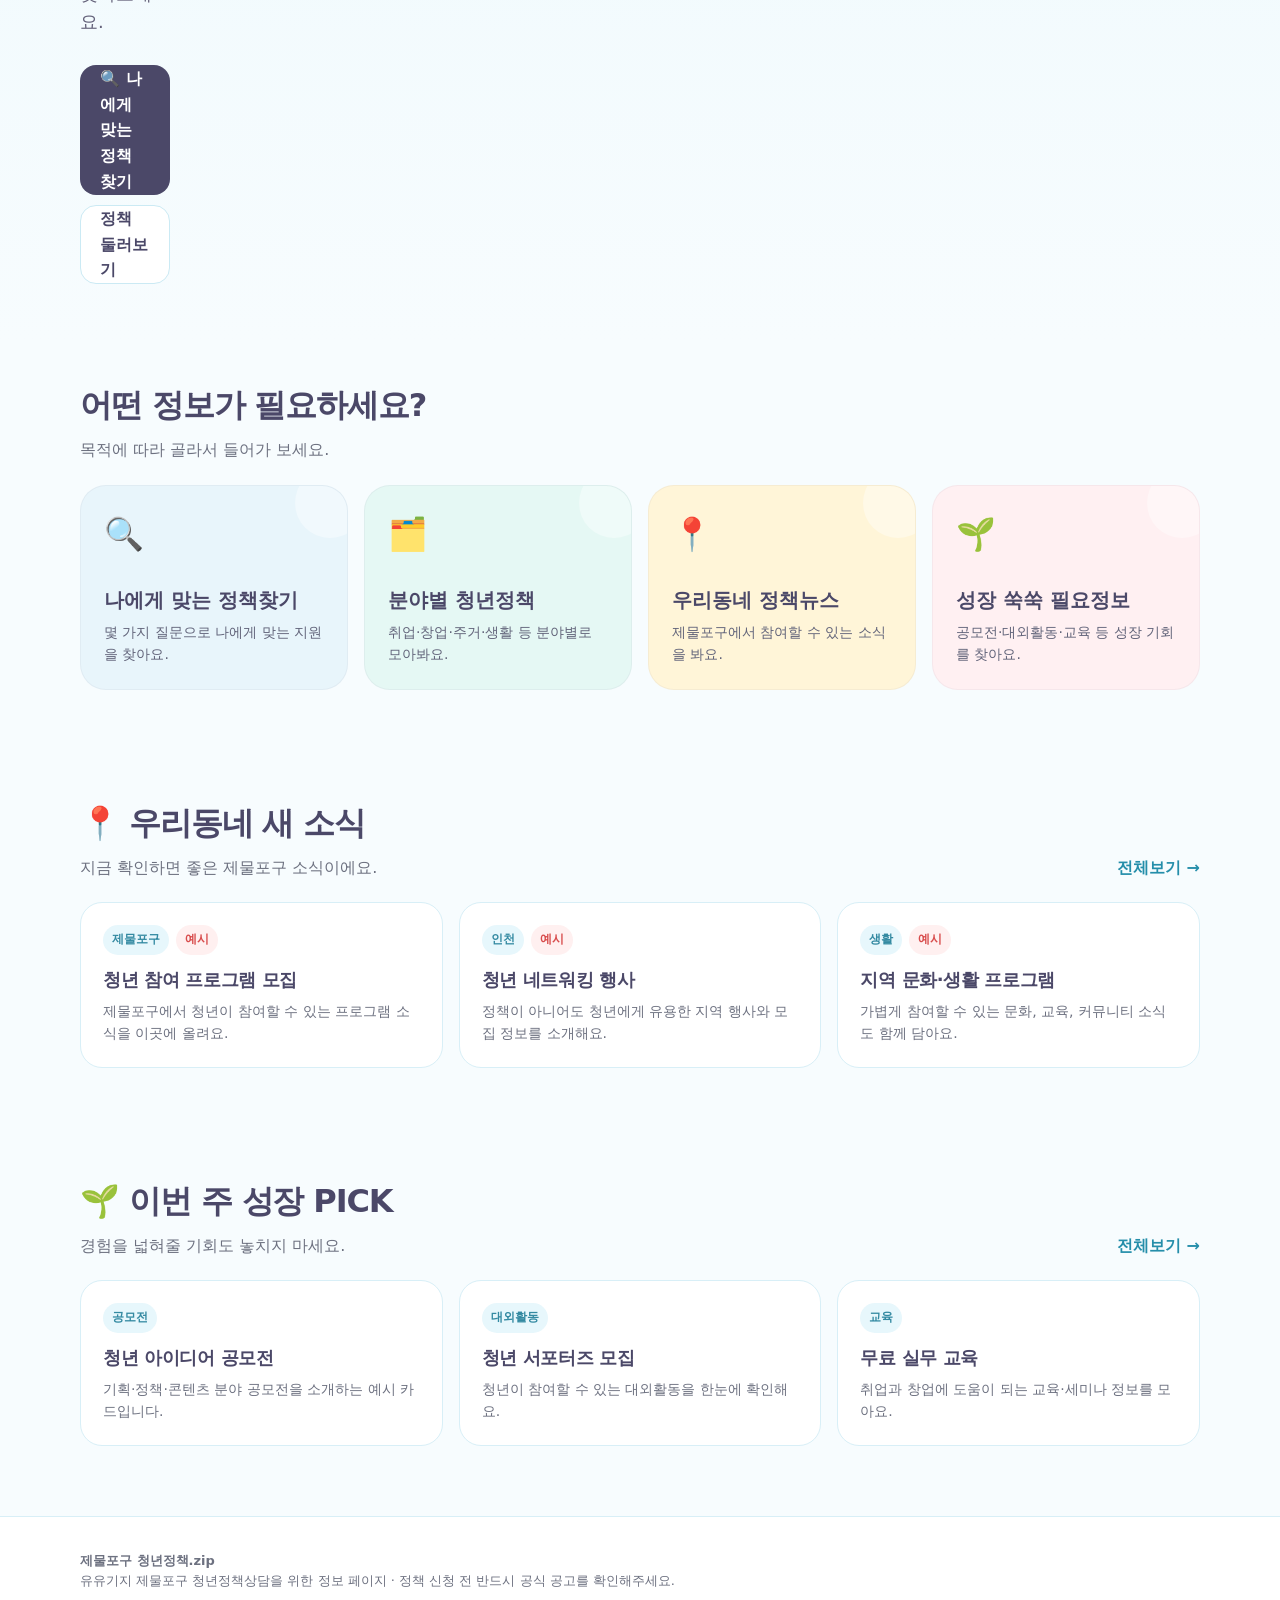
==== commit edc8096d: "Use search Hoi artwork in open hero layout" ====
--- a/index.html
+++ b/index.html
@@ -1,6 +1,6 @@
 <!doctype html><html lang="ko"><head><meta charset="utf-8"><meta name="viewport" content="width=device-width,initial-scale=1"><meta name="description" content="제물포구 청년을 위한 정책·지역소식·성장기회 모음"><title>유유기지 제물포구 청년정책상담</title><link rel="stylesheet" href="css/style.css"></head><body>
 <div id="site-header"></div>
-<main><section class="hero"><div class="container hero-grid"><div><span class="eyebrow">제물포구 청년정책.zip</span><h1>청년에게 필요한 정보,<br>호이와 함께 <span style="color:var(--primary)">쏙!</span></h1><p>취업부터 창업, 주거와 생활지원까지.<br>복잡한 청년정책과 우리동네 기회를 쉽고 빠르게 찾아보세요.</p><div class="actions"><a class="btn primary" href="test.html">🔍 나에게 맞는 정책 찾기</a><a class="btn secondary" href="policy.html">정책 둘러보기</a></div></div><aside class="hero-card"><div class="mascot"><img src="hoi_flying.png" alt="유유기지 제물포구 캐릭터 호이"></div><strong>뭐부터 찾아야 할지 모르겠다면?</strong><p>간단한 질문에 답하면 호이가 지금 관심사에 맞는 정책부터 보여드릴게요.</p></aside></div></section>
+<main><section class="hero"><div class="container hero-grid"><div><span class="eyebrow">제물포구 청년정책.zip</span><h1>청년에게 필요한 정보,<br>호이와 함께 <span style="color:var(--primary)">쏙!</span></h1><p>취업부터 창업, 주거와 생활지원까지.<br>복잡한 청년정책과 우리동네 기회를 쉽고 빠르게 찾아보세요.</p><div class="actions"><a class="btn primary" href="test.html">🔍 나에게 맞는 정책 찾기</a><a class="btn secondary" href="policy.html">정책 둘러보기</a></div></div><aside class="hero-guide"><div class="guide-copy"><strong>뭐부터 찾아야 할지 모르겠다면?</strong><p>간단한 질문에 답하면 호이가 지금 관심사에 맞는 정책부터 보여드릴게요.</p><a href="test.html" class="guide-link">호이와 정책 찾아보기 →</a></div><div class="mascot"><span class="mascot-blob"></span><img src="images/hoi_search.png" alt="돋보기로 정책을 찾는 유유기지 제물포구 캐릭터 호이"></div></aside></div></section>
 <section class="section"><div class="container"><div class="section-head"><div><h2>어떤 정보가 필요하세요?</h2><p>목적에 따라 골라서 들어가 보세요.</p></div></div><div class="quick-grid"><a class="quick-card purple" href="test.html"><div class="icon">🔍</div><h3>나에게 맞는 정책찾기</h3><p>몇 가지 질문으로 나에게 맞는 지원을 찾아요.</p></a><a class="quick-card green" href="policy.html"><div class="icon">🗂️</div><h3>분야별 청년정책</h3><p>취업·창업·주거·생활 등 분야별로 모아봐요.</p></a><a class="quick-card yellow" href="local.html"><div class="icon">📍</div><h3>우리동네 정책뉴스</h3><p>제물포구에서 참여할 수 있는 소식을 봐요.</p></a><a class="quick-card pink" href="growth.html"><div class="icon">🌱</div><h3>성장 쑥쑥 필요정보</h3><p>공모전·대외활동·교육 등 성장 기회를 찾아요.</p></a></div></div></section>
 <section class="section"><div class="container"><div class="section-head"><div><h2>📍 우리동네 새 소식</h2><p>지금 확인하면 좋은 제물포구 소식이에요.</p></div><a href="local.html">전체보기 →</a></div><div class="news-grid"><article class="info-card"><div class="badges"><span class="badge">제물포구</span><span class="badge deadline">예시</span></div><h3>청년 참여 프로그램 모집</h3><p>제물포구에서 청년이 참여할 수 있는 프로그램 소식을 이곳에 올려요.</p></article><article class="info-card"><div class="badges"><span class="badge">인천</span><span class="badge deadline">예시</span></div><h3>청년 네트워킹 행사</h3><p>정책이 아니어도 청년에게 유용한 지역 행사와 모집 정보를 소개해요.</p></article><article class="info-card"><div class="badges"><span class="badge">생활</span><span class="badge deadline">예시</span></div><h3>지역 문화·생활 프로그램</h3><p>가볍게 참여할 수 있는 문화, 교육, 커뮤니티 소식도 함께 담아요.</p></article></div></div></section>
 <section class="section"><div class="container"><div class="section-head"><div><h2>🌱 이번 주 성장 PICK</h2><p>경험을 넓혀줄 기회도 놓치지 마세요.</p></div><a href="growth.html">전체보기 →</a></div><div class="news-grid"><article class="info-card"><div class="badges"><span class="badge">공모전</span></div><h3>청년 아이디어 공모전</h3><p>기획·정책·콘텐츠 분야 공모전을 소개하는 예시 카드입니다.</p></article><article class="info-card"><div class="badges"><span class="badge">대외활동</span></div><h3>청년 서포터즈 모집</h3><p>청년이 참여할 수 있는 대외활동을 한눈에 확인해요.</p></article><article class="info-card"><div class="badges"><span class="badge">교육</span></div><h3>무료 실무 교육</h3><p>취업과 창업에 도움이 되는 교육·세미나 정보를 모아요.</p></article></div></div></section></main>
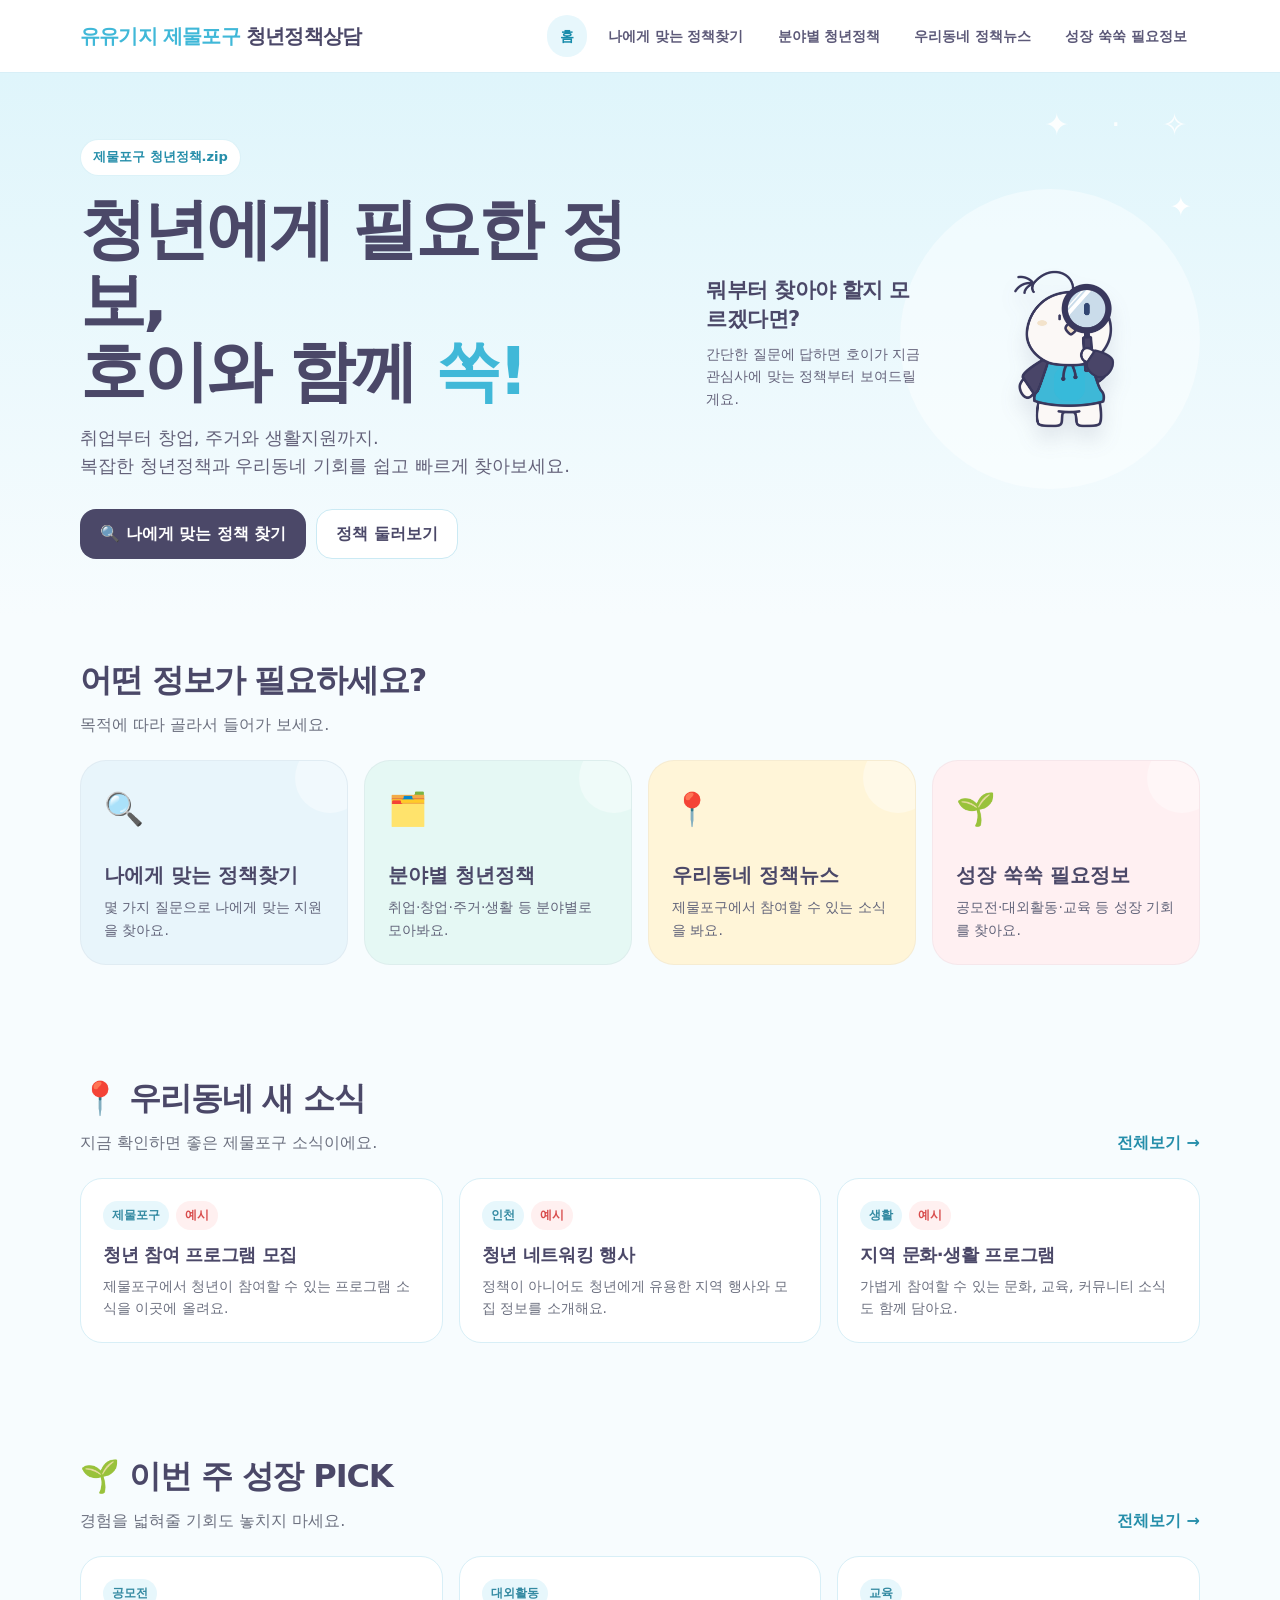
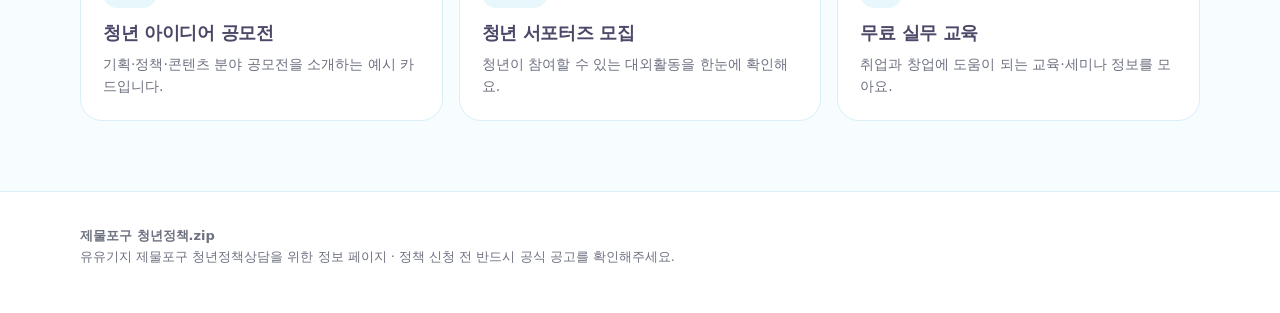
==== commit 89a5f96f: "Simplify hero Hoi guide" ====
--- a/index.html
+++ b/index.html
@@ -1,6 +1,6 @@
 <!doctype html><html lang="ko"><head><meta charset="utf-8"><meta name="viewport" content="width=device-width,initial-scale=1"><meta name="description" content="제물포구 청년을 위한 정책·지역소식·성장기회 모음"><title>유유기지 제물포구 청년정책상담</title><link rel="stylesheet" href="css/style.css"></head><body>
 <div id="site-header"></div>
-<main><section class="hero"><div class="container hero-grid"><div><span class="eyebrow">제물포구 청년정책.zip</span><h1>청년에게 필요한 정보,<br>호이와 함께 <span style="color:var(--primary)">쏙!</span></h1><p>취업부터 창업, 주거와 생활지원까지.<br>복잡한 청년정책과 우리동네 기회를 쉽고 빠르게 찾아보세요.</p><div class="actions"><a class="btn primary" href="test.html">🔍 나에게 맞는 정책 찾기</a><a class="btn secondary" href="policy.html">정책 둘러보기</a></div></div><aside class="hero-guide"><div class="guide-copy"><strong>뭐부터 찾아야 할지 모르겠다면?</strong><p>간단한 질문에 답하면 호이가 지금 관심사에 맞는 정책부터 보여드릴게요.</p><a href="test.html" class="guide-link">호이와 정책 찾아보기 →</a></div><div class="mascot"><span class="mascot-blob"></span><img src="images/hoi_search.png" alt="돋보기로 정책을 찾는 유유기지 제물포구 캐릭터 호이"></div></aside></div></section>
+<main><section class="hero"><div class="container hero-grid"><div><span class="eyebrow">제물포구 청년정책.zip</span><h1>청년에게 필요한 정보,<br>호이와 함께 <span style="color:var(--primary)">쏙!</span></h1><p>취업부터 창업, 주거와 생활지원까지.<br>복잡한 청년정책과 우리동네 기회를 쉽고 빠르게 찾아보세요.</p><div class="actions"><a class="btn primary" href="test.html">🔍 나에게 맞는 정책 찾기</a><a class="btn secondary" href="policy.html">정책 둘러보기</a></div></div><aside class="hero-guide"><div class="guide-copy"><strong>뭐부터 찾아야 할지 모르겠다면?</strong><p>간단한 질문에 답하면 호이가 지금 관심사에 맞는 정책부터 보여드릴게요.</p></div><div class="mascot"><img src="images/hoi_search.png" alt="돋보기로 정책을 찾는 유유기지 제물포구 캐릭터 호이"></div></aside></div></section>
 <section class="section"><div class="container"><div class="section-head"><div><h2>어떤 정보가 필요하세요?</h2><p>목적에 따라 골라서 들어가 보세요.</p></div></div><div class="quick-grid"><a class="quick-card purple" href="test.html"><div class="icon">🔍</div><h3>나에게 맞는 정책찾기</h3><p>몇 가지 질문으로 나에게 맞는 지원을 찾아요.</p></a><a class="quick-card green" href="policy.html"><div class="icon">🗂️</div><h3>분야별 청년정책</h3><p>취업·창업·주거·생활 등 분야별로 모아봐요.</p></a><a class="quick-card yellow" href="local.html"><div class="icon">📍</div><h3>우리동네 정책뉴스</h3><p>제물포구에서 참여할 수 있는 소식을 봐요.</p></a><a class="quick-card pink" href="growth.html"><div class="icon">🌱</div><h3>성장 쑥쑥 필요정보</h3><p>공모전·대외활동·교육 등 성장 기회를 찾아요.</p></a></div></div></section>
 <section class="section"><div class="container"><div class="section-head"><div><h2>📍 우리동네 새 소식</h2><p>지금 확인하면 좋은 제물포구 소식이에요.</p></div><a href="local.html">전체보기 →</a></div><div class="news-grid"><article class="info-card"><div class="badges"><span class="badge">제물포구</span><span class="badge deadline">예시</span></div><h3>청년 참여 프로그램 모집</h3><p>제물포구에서 청년이 참여할 수 있는 프로그램 소식을 이곳에 올려요.</p></article><article class="info-card"><div class="badges"><span class="badge">인천</span><span class="badge deadline">예시</span></div><h3>청년 네트워킹 행사</h3><p>정책이 아니어도 청년에게 유용한 지역 행사와 모집 정보를 소개해요.</p></article><article class="info-card"><div class="badges"><span class="badge">생활</span><span class="badge deadline">예시</span></div><h3>지역 문화·생활 프로그램</h3><p>가볍게 참여할 수 있는 문화, 교육, 커뮤니티 소식도 함께 담아요.</p></article></div></div></section>
 <section class="section"><div class="container"><div class="section-head"><div><h2>🌱 이번 주 성장 PICK</h2><p>경험을 넓혀줄 기회도 놓치지 마세요.</p></div><a href="growth.html">전체보기 →</a></div><div class="news-grid"><article class="info-card"><div class="badges"><span class="badge">공모전</span></div><h3>청년 아이디어 공모전</h3><p>기획·정책·콘텐츠 분야 공모전을 소개하는 예시 카드입니다.</p></article><article class="info-card"><div class="badges"><span class="badge">대외활동</span></div><h3>청년 서포터즈 모집</h3><p>청년이 참여할 수 있는 대외활동을 한눈에 확인해요.</p></article><article class="info-card"><div class="badges"><span class="badge">교육</span></div><h3>무료 실무 교육</h3><p>취업과 창업에 도움이 되는 교육·세미나 정보를 모아요.</p></article></div></div></section></main>
--- a/css/style.css
+++ b/css/style.css
@@ -1 +1 @@
-:root{--bg:#f7fcfe;--surface:#fff;--text:#4b4868;--muted:#6d7180;--line:#d8eff7;--primary:#40b8d8;--primary-dark:#4b4868;--primary-soft:#e7f7fc;--sky:#92d3e8;--cream:#fcf9f6;--green:#e5f8f4;--yellow:#fff5d8;--pink:#fff0f2;--shadow:0 14px 36px rgba(75,72,104,.10);--radius:26px}*{box-sizing:border-box}html{scroll-behavior:smooth}body{margin:0;font-family:Pretendard,"Noto Sans KR",system-ui,-apple-system,BlinkMacSystemFont,"Segoe UI",sans-serif;color:var(--text);background:var(--bg);line-height:1.6;font-weight:400}a{color:inherit;text-decoration:none}button,input,select{font:inherit}.container{width:min(1120px,calc(100% - 36px));margin:0 auto}.site-header{position:sticky;top:0;z-index:20;background:rgba(255,255,255,.93);backdrop-filter:blur(14px);border-bottom:1px solid var(--line)}.nav{min-height:72px;display:flex;align-items:center;justify-content:space-between;gap:24px}.brand{font-weight:700;font-size:20px;letter-spacing:-.04em}.brand span{color:var(--primary)}.nav-links{display:flex;align-items:center;gap:8px}.nav-links a{padding:10px 13px;border-radius:999px;font-weight:600;font-size:14px;color:#5c5978}.nav-links a:hover,.nav-links a.active{background:var(--primary-soft);color:#188cab}.menu-btn{display:none;border:0;background:var(--surface);color:var(--primary-dark);border-radius:12px;padding:9px 12px;box-shadow:var(--shadow)}.hero{padding:66px 0 58px;background:linear-gradient(180deg,#dff5fb 0%,#f7fcfe 100%);position:relative;overflow:hidden}.hero:after{content:"✦  ·  ✧";position:absolute;right:6%;top:28px;color:#fff;font-size:30px;letter-spacing:16px;opacity:.9}.hero-grid{display:grid;grid-template-columns:1.08fr .92fr;gap:34px;align-items:center}.eyebrow{display:inline-flex;padding:7px 12px;border-radius:999px;background:#fff;color:#258eaa;font-weight:600;font-size:13px;border:1px solid rgba(64,184,216,.18)}h1{margin:18px 0 16px;font-size:clamp(38px,7vw,66px);line-height:1.08;letter-spacing:-.045em;color:var(--primary-dark);font-weight:700}.hero p{margin:0 0 28px;color:#64627a;font-size:18px;max-width:650px}.hero-card{background:#fff;border:2px solid rgba(255,255,255,.8);border-radius:38px;padding:22px 26px 26px;box-shadow:var(--shadow);position:relative}.hero-card:before{content:"";position:absolute;width:76px;height:76px;border:2px solid #fff;border-radius:50%;right:-18px;top:-20px;opacity:.7}.hero-card .mascot{display:flex;justify-content:center;align-items:center;min-height:190px}.hero-card .mascot img{width:min(100%,330px);height:190px;object-fit:contain;filter:drop-shadow(0 8px 8px rgba(75,72,104,.08))}.hero-card strong{display:block;margin-top:5px;font-size:21px;letter-spacing:-.03em;font-weight:600}.hero-card p{margin:7px 0 0;font-size:14px}.actions{display:flex;flex-wrap:wrap;gap:10px}.btn{display:inline-flex;align-items:center;justify-content:center;min-height:50px;padding:0 19px;border-radius:16px;border:1px solid transparent;font-weight:600;cursor:pointer}.btn.primary{background:var(--primary-dark);color:#fff}.btn.primary:hover{background:#393650}.btn.secondary{background:#fff;border-color:#cbeaf4;color:var(--primary-dark)}.section{padding:38px 0 70px}.section-head{display:flex;align-items:end;justify-content:space-between;gap:20px;margin-bottom:22px}.section-head h2,.page-title h1{margin:0;font-size:32px;letter-spacing:-.035em;font-weight:700}.section-head p,.page-title p{margin:6px 0 0;color:var(--muted)}.section-head>a{color:#258eaa;font-weight:600}.quick-grid{display:grid;grid-template-columns:repeat(4,1fr);gap:16px}.quick-card{min-height:190px;border-radius:var(--radius);padding:23px;border:1px solid rgba(75,72,104,.05);transition:.2s ease;position:relative;overflow:hidden}.quick-card:after{content:"";position:absolute;width:70px;height:70px;border-radius:50%;background:rgba(255,255,255,.38);right:-18px;top:-18px}.quick-card:hover{transform:translateY(-4px);box-shadow:var(--shadow)}.quick-card .icon{font-size:32px}.quick-card h3{margin:24px 0 5px;font-size:20px;font-weight:600}.quick-card p{margin:0;color:#62647a;font-size:14px}.quick-card.purple{background:#e8f5fb}.quick-card.green{background:var(--green)}.quick-card.yellow{background:var(--yellow)}.quick-card.pink{background:var(--pink)}.news-grid,.card-grid{display:grid;grid-template-columns:repeat(3,1fr);gap:16px}.info-card{background:#fff;border:1px solid var(--line);border-radius:22px;padding:22px;transition:.2s ease}.info-card:hover{box-shadow:var(--shadow);transform:translateY(-2px)}.badges{display:flex;gap:7px;flex-wrap:wrap;margin-bottom:12px}.badge{padding:5px 9px;border-radius:999px;background:var(--primary-soft);font-size:12px;font-weight:600;color:#348aa2}.badge.deadline{background:#fff0f0;color:#d84c4c}.info-card h3{margin:0 0 8px;font-size:18px;line-height:1.4;letter-spacing:-.02em;font-weight:600}.info-card p{margin:0;color:var(--muted);font-size:14px}.page-title{padding:56px 0 26px}.toolbar{display:flex;flex-wrap:wrap;gap:10px;margin:18px 0 24px}.search,.select{border:1px solid var(--line);background:#fff;color:var(--text);border-radius:14px;min-height:46px;padding:0 14px}.search{flex:1;min-width:220px}.select{min-width:150px}.empty{padding:42px;text-align:center;color:var(--muted);border:1px dashed #b9dfeb;border-radius:20px;background:#fff}.test-wrap{max-width:760px;margin:0 auto 80px}.question{background:#fff;border:1px solid var(--line);border-radius:24px;padding:26px;margin-bottom:14px}.question h3{margin:0 0 16px;font-size:18px;font-weight:600}.options{display:flex;flex-wrap:wrap;gap:9px}.option{cursor:pointer}.option input{display:none}.option span{display:inline-flex;padding:10px 14px;border:1px solid var(--line);border-radius:999px;background:#fff;font-weight:500;font-size:14px}.option input:checked+span{background:var(--primary-dark);color:#fff;border-color:var(--primary-dark)}.result-box{display:none;margin-top:22px;padding:28px;border-radius:26px;background:var(--primary-soft)}.result-box.show{display:block}.result-list{display:grid;gap:10px;margin-top:15px}.result-item{background:#fff;border-radius:16px;padding:16px}.result-item strong{font-weight:600}.notice{padding:16px 18px;background:#fff8e4;border-radius:16px;color:#745c1d;font-size:13px;margin:18px 0}.notice strong{font-weight:600}.footer{border-top:1px solid var(--line);padding:34px 0 46px;color:var(--muted);font-size:13px;background:#fff}.footer strong{font-weight:600}@media(max-width:900px){.hero-grid{grid-template-columns:1fr}.hero-card{max-width:620px}.quick-grid{grid-template-columns:repeat(2,1fr)}.news-grid,.card-grid{grid-template-columns:repeat(2,1fr)}}@media(max-width:680px){.nav{min-height:64px}.menu-btn{display:block}.nav-links{display:none;position:absolute;top:64px;left:18px;right:18px;flex-direction:column;align-items:stretch;background:#fff;padding:12px;border-radius:18px;box-shadow:var(--shadow);border:1px solid var(--line)}.nav-links.open{display:flex}.nav-links a{padding:12px 14px}.hero{padding-top:44px}.hero-card .mascot{min-height:150px}.hero-card .mascot img{height:150px}.quick-grid,.news-grid,.card-grid{grid-template-columns:1fr}.section-head{align-items:flex-start;flex-direction:column}.toolbar{flex-direction:column}.search,.select{width:100%}}+:root{--bg:#f7fcfe;--surface:#fff;--text:#4b4868;--muted:#6d7180;--line:#d8eff7;--primary:#40b8d8;--primary-dark:#4b4868;--primary-soft:#e7f7fc;--sky:#92d3e8;--cream:#fcf9f6;--green:#e5f8f4;--yellow:#fff5d8;--pink:#fff0f2;--shadow:0 14px 36px rgba(75,72,104,.10);--radius:26px}*{box-sizing:border-box}html{scroll-behavior:smooth}body{margin:0;font-family:Pretendard,"Noto Sans KR",system-ui,-apple-system,BlinkMacSystemFont,"Segoe UI",sans-serif;color:var(--text);background:var(--bg);line-height:1.6;font-weight:400}a{color:inherit;text-decoration:none}button,input,select{font:inherit}.container{width:min(1120px,calc(100% - 36px));margin:0 auto}.site-header{position:sticky;top:0;z-index:20;background:rgba(255,255,255,.93);backdrop-filter:blur(14px);border-bottom:1px solid var(--line)}.nav{min-height:72px;display:flex;align-items:center;justify-content:space-between;gap:24px}.brand{font-weight:700;font-size:20px;letter-spacing:-.04em}.brand span{color:var(--primary)}.nav-links{display:flex;align-items:center;gap:8px}.nav-links a{padding:10px 13px;border-radius:999px;font-weight:600;font-size:14px;color:#5c5978}.nav-links a:hover,.nav-links a.active{background:var(--primary-soft);color:#188cab}.menu-btn{display:none;border:0;background:var(--surface);color:var(--primary-dark);border-radius:12px;padding:9px 12px;box-shadow:var(--shadow)}.hero{padding:66px 0 58px;background:linear-gradient(180deg,#dff5fb 0%,#f7fcfe 100%);position:relative;overflow:hidden}.hero:after{content:"✦  ·  ✧";position:absolute;right:6%;top:28px;color:#fff;font-size:30px;letter-spacing:16px;opacity:.9}.hero-grid{display:grid;grid-template-columns:1.08fr .92fr;gap:34px;align-items:center}.eyebrow{display:inline-flex;padding:7px 12px;border-radius:999px;background:#fff;color:#258eaa;font-weight:600;font-size:13px;border:1px solid rgba(64,184,216,.18)}h1{margin:18px 0 16px;font-size:clamp(38px,7vw,66px);line-height:1.08;letter-spacing:-.045em;color:var(--primary-dark);font-weight:700}.hero p{margin:0 0 28px;color:#64627a;font-size:18px;max-width:650px}.hero-guide{position:relative;min-height:330px;display:grid;grid-template-columns:.9fr 1.1fr;align-items:center;gap:4px;padding:12px 0}.hero-guide:before{content:"";position:absolute;width:300px;height:300px;border-radius:50%;background:rgba(255,255,255,.42);right:0;top:12px}.hero-guide:after{content:"✦";position:absolute;right:8px;top:8px;color:#fff;font-size:27px}.guide-copy{position:relative;z-index:2;padding:16px 0 16px 6px}.guide-copy strong{display:block;font-size:21px;line-height:1.35;letter-spacing:-.03em;font-weight:600;color:var(--primary-dark)}.guide-copy p{font-size:14px;margin:10px 0 12px;color:#64627a}.guide-link{display:inline-block;color:#168eae;font-size:14px;font-weight:600;border-bottom:1px solid rgba(22,142,174,.35)}.hero-guide .mascot{position:relative;z-index:1;display:flex;align-items:center;justify-content:center;min-height:320px}.hero-guide .mascot img{position:relative;z-index:2;width:min(100%,310px);height:310px;object-fit:contain;filter:drop-shadow(0 13px 10px rgba(75,72,104,.12))}.mascot-blob{position:absolute;width:250px;height:250px;border-radius:44% 56% 61% 39%/45% 38% 62% 55%;background:rgba(146,211,232,.36);transform:rotate(-10deg)}.actions{display:flex;flex-wrap:wrap;gap:10px}.btn{display:inline-flex;align-items:center;justify-content:center;min-height:50px;padding:0 19px;border-radius:16px;border:1px solid transparent;font-weight:600;cursor:pointer}.btn.primary{background:var(--primary-dark);color:#fff}.btn.primary:hover{background:#393650}.btn.secondary{background:#fff;border-color:#cbeaf4;color:var(--primary-dark)}.section{padding:38px 0 70px}.section-head{display:flex;align-items:end;justify-content:space-between;gap:20px;margin-bottom:22px}.section-head h2,.page-title h1{margin:0;font-size:32px;letter-spacing:-.035em;font-weight:700}.section-head p,.page-title p{margin:6px 0 0;color:var(--muted)}.section-head>a{color:#258eaa;font-weight:600}.quick-grid{display:grid;grid-template-columns:repeat(4,1fr);gap:16px}.quick-card{min-height:190px;border-radius:var(--radius);padding:23px;border:1px solid rgba(75,72,104,.05);transition:.2s ease;position:relative;overflow:hidden}.quick-card:after{content:"";position:absolute;width:70px;height:70px;border-radius:50%;background:rgba(255,255,255,.38);right:-18px;top:-18px}.quick-card:hover{transform:translateY(-4px);box-shadow:var(--shadow)}.quick-card .icon{font-size:32px}.quick-card h3{margin:24px 0 5px;font-size:20px;font-weight:600}.quick-card p{margin:0;color:#62647a;font-size:14px}.quick-card.purple{background:#e8f5fb}.quick-card.green{background:var(--green)}.quick-card.yellow{background:var(--yellow)}.quick-card.pink{background:var(--pink)}.news-grid,.card-grid{display:grid;grid-template-columns:repeat(3,1fr);gap:16px}.info-card{background:#fff;border:1px solid var(--line);border-radius:22px;padding:22px;transition:.2s ease}.info-card:hover{box-shadow:var(--shadow);transform:translateY(-2px)}.badges{display:flex;gap:7px;flex-wrap:wrap;margin-bottom:12px}.badge{padding:5px 9px;border-radius:999px;background:var(--primary-soft);font-size:12px;font-weight:600;color:#348aa2}.badge.deadline{background:#fff0f0;color:#d84c4c}.info-card h3{margin:0 0 8px;font-size:18px;line-height:1.4;letter-spacing:-.02em;font-weight:600}.info-card p{margin:0;color:var(--muted);font-size:14px}.page-title{padding:56px 0 26px}.toolbar{display:flex;flex-wrap:wrap;gap:10px;margin:18px 0 24px}.search,.select{border:1px solid var(--line);background:#fff;color:var(--text);border-radius:14px;min-height:46px;padding:0 14px}.search{flex:1;min-width:220px}.select{min-width:150px}.empty{padding:42px;text-align:center;color:var(--muted);border:1px dashed #b9dfeb;border-radius:20px;background:#fff}.test-wrap{max-width:760px;margin:0 auto 80px}.question{background:#fff;border:1px solid var(--line);border-radius:24px;padding:26px;margin-bottom:14px}.question h3{margin:0 0 16px;font-size:18px;font-weight:600}.options{display:flex;flex-wrap:wrap;gap:9px}.option{cursor:pointer}.option input{display:none}.option span{display:inline-flex;padding:10px 14px;border:1px solid var(--line);border-radius:999px;background:#fff;font-weight:500;font-size:14px}.option input:checked+span{background:var(--primary-dark);color:#fff;border-color:var(--primary-dark)}.result-box{display:none;margin-top:22px;padding:28px;border-radius:26px;background:var(--primary-soft)}.result-box.show{display:block}.result-list{display:grid;gap:10px;margin-top:15px}.result-item{background:#fff;border-radius:16px;padding:16px}.result-item strong{font-weight:600}.notice{padding:16px 18px;background:#fff8e4;border-radius:16px;color:#745c1d;font-size:13px;margin:18px 0}.notice strong{font-weight:600}.footer{border-top:1px solid var(--line);padding:34px 0 46px;color:var(--muted);font-size:13px;background:#fff}.footer strong{font-weight:600}@media(max-width:900px){.hero-grid{grid-template-columns:1fr}.hero-guide{max-width:650px}.quick-grid{grid-template-columns:repeat(2,1fr)}.news-grid,.card-grid{grid-template-columns:repeat(2,1fr)}}@media(max-width:680px){.nav{min-height:64px}.menu-btn{display:block}.nav-links{display:none;position:absolute;top:64px;left:18px;right:18px;flex-direction:column;align-items:stretch;background:#fff;padding:12px;border-radius:18px;box-shadow:var(--shadow);border:1px solid var(--line)}.nav-links.open{display:flex}.nav-links a{padding:12px 14px}.hero{padding-top:44px}.hero-guide{grid-template-columns:1fr;min-height:0}.guide-copy{order:2;padding:0 8px 10px}.hero-guide .mascot{min-height:230px}.hero-guide .mascot img{height:230px}.hero-guide:before{width:230px;height:230px;right:50%;transform:translateX(50%)}.quick-grid,.news-grid,.card-grid{grid-template-columns:1fr}.section-head{align-items:flex-start;flex-direction:column}.toolbar{flex-direction:column}.search,.select{width:100%}}
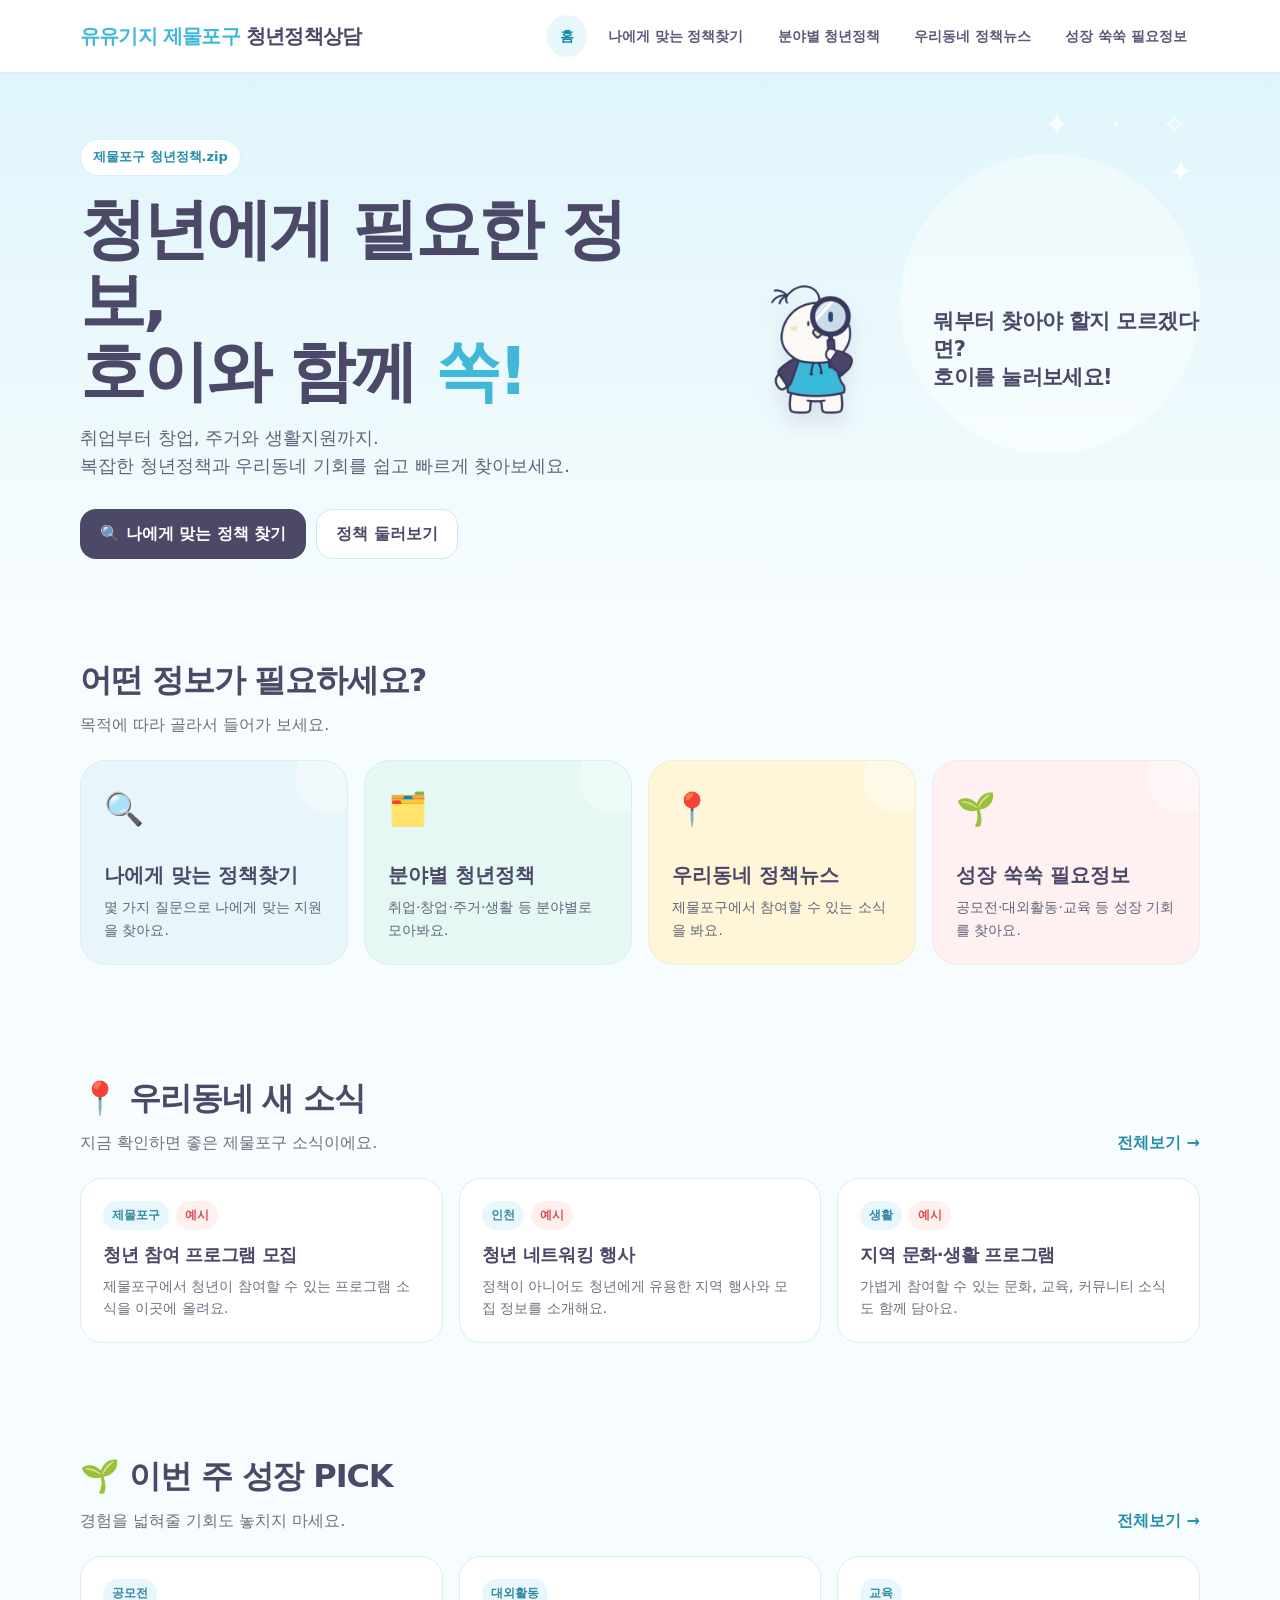
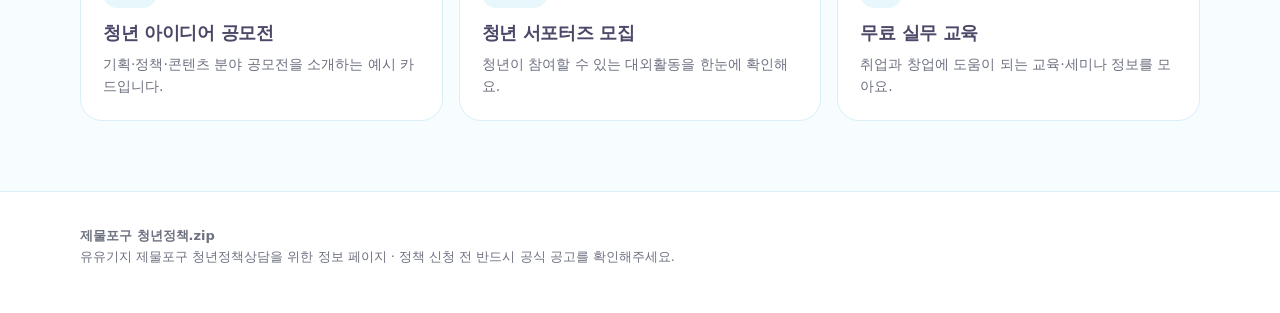
==== commit b8095dbb: "Make Hoi the clickable policy guide" ====
--- a/index.html
+++ b/index.html
@@ -1,6 +1,6 @@
 <!doctype html><html lang="ko"><head><meta charset="utf-8"><meta name="viewport" content="width=device-width,initial-scale=1"><meta name="description" content="제물포구 청년을 위한 정책·지역소식·성장기회 모음"><title>유유기지 제물포구 청년정책상담</title><link rel="stylesheet" href="css/style.css"></head><body>
 <div id="site-header"></div>
-<main><section class="hero"><div class="container hero-grid"><div><span class="eyebrow">제물포구 청년정책.zip</span><h1>청년에게 필요한 정보,<br>호이와 함께 <span style="color:var(--primary)">쏙!</span></h1><p>취업부터 창업, 주거와 생활지원까지.<br>복잡한 청년정책과 우리동네 기회를 쉽고 빠르게 찾아보세요.</p><div class="actions"><a class="btn primary" href="test.html">🔍 나에게 맞는 정책 찾기</a><a class="btn secondary" href="policy.html">정책 둘러보기</a></div></div><aside class="hero-guide"><div class="guide-copy"><strong>뭐부터 찾아야 할지 모르겠다면?</strong><p>간단한 질문에 답하면 호이가 지금 관심사에 맞는 정책부터 보여드릴게요.</p></div><div class="mascot"><img src="images/hoi_search.png" alt="돋보기로 정책을 찾는 유유기지 제물포구 캐릭터 호이"></div></aside></div></section>
+<main><section class="hero"><div class="container hero-grid"><div><span class="eyebrow">제물포구 청년정책.zip</span><h1>청년에게 필요한 정보,<br>호이와 함께 <span style="color:var(--primary)">쏙!</span></h1><p>취업부터 창업, 주거와 생활지원까지.<br>복잡한 청년정책과 우리동네 기회를 쉽고 빠르게 찾아보세요.</p><div class="actions"><a class="btn primary" href="test.html">🔍 나에게 맞는 정책 찾기</a><a class="btn secondary" href="policy.html">정책 둘러보기</a></div></div><aside class="hero-guide"><a class="mascot mascot-link" href="test.html" aria-label="호이를 눌러 나에게 맞는 정책 찾기"><img src="images/hoi_search.png" alt="돋보기로 정책을 찾는 유유기지 제물포구 캐릭터 호이"></a><div class="guide-copy"><strong>뭐부터 찾아야 할지 모르겠다면?<br><span>호이를 눌러보세요!</span></strong></div></aside></div></section>
 <section class="section"><div class="container"><div class="section-head"><div><h2>어떤 정보가 필요하세요?</h2><p>목적에 따라 골라서 들어가 보세요.</p></div></div><div class="quick-grid"><a class="quick-card purple" href="test.html"><div class="icon">🔍</div><h3>나에게 맞는 정책찾기</h3><p>몇 가지 질문으로 나에게 맞는 지원을 찾아요.</p></a><a class="quick-card green" href="policy.html"><div class="icon">🗂️</div><h3>분야별 청년정책</h3><p>취업·창업·주거·생활 등 분야별로 모아봐요.</p></a><a class="quick-card yellow" href="local.html"><div class="icon">📍</div><h3>우리동네 정책뉴스</h3><p>제물포구에서 참여할 수 있는 소식을 봐요.</p></a><a class="quick-card pink" href="growth.html"><div class="icon">🌱</div><h3>성장 쑥쑥 필요정보</h3><p>공모전·대외활동·교육 등 성장 기회를 찾아요.</p></a></div></div></section>
 <section class="section"><div class="container"><div class="section-head"><div><h2>📍 우리동네 새 소식</h2><p>지금 확인하면 좋은 제물포구 소식이에요.</p></div><a href="local.html">전체보기 →</a></div><div class="news-grid"><article class="info-card"><div class="badges"><span class="badge">제물포구</span><span class="badge deadline">예시</span></div><h3>청년 참여 프로그램 모집</h3><p>제물포구에서 청년이 참여할 수 있는 프로그램 소식을 이곳에 올려요.</p></article><article class="info-card"><div class="badges"><span class="badge">인천</span><span class="badge deadline">예시</span></div><h3>청년 네트워킹 행사</h3><p>정책이 아니어도 청년에게 유용한 지역 행사와 모집 정보를 소개해요.</p></article><article class="info-card"><div class="badges"><span class="badge">생활</span><span class="badge deadline">예시</span></div><h3>지역 문화·생활 프로그램</h3><p>가볍게 참여할 수 있는 문화, 교육, 커뮤니티 소식도 함께 담아요.</p></article></div></div></section>
 <section class="section"><div class="container"><div class="section-head"><div><h2>🌱 이번 주 성장 PICK</h2><p>경험을 넓혀줄 기회도 놓치지 마세요.</p></div><a href="growth.html">전체보기 →</a></div><div class="news-grid"><article class="info-card"><div class="badges"><span class="badge">공모전</span></div><h3>청년 아이디어 공모전</h3><p>기획·정책·콘텐츠 분야 공모전을 소개하는 예시 카드입니다.</p></article><article class="info-card"><div class="badges"><span class="badge">대외활동</span></div><h3>청년 서포터즈 모집</h3><p>청년이 참여할 수 있는 대외활동을 한눈에 확인해요.</p></article><article class="info-card"><div class="badges"><span class="badge">교육</span></div><h3>무료 실무 교육</h3><p>취업과 창업에 도움이 되는 교육·세미나 정보를 모아요.</p></article></div></div></section></main>
--- a/css/style.css
+++ b/css/style.css
@@ -1 +1 @@
-:root{--bg:#f7fcfe;--surface:#fff;--text:#4b4868;--muted:#6d7180;--line:#d8eff7;--primary:#40b8d8;--primary-dark:#4b4868;--primary-soft:#e7f7fc;--sky:#92d3e8;--cream:#fcf9f6;--green:#e5f8f4;--yellow:#fff5d8;--pink:#fff0f2;--shadow:0 14px 36px rgba(75,72,104,.10);--radius:26px}*{box-sizing:border-box}html{scroll-behavior:smooth}body{margin:0;font-family:Pretendard,"Noto Sans KR",system-ui,-apple-system,BlinkMacSystemFont,"Segoe UI",sans-serif;color:var(--text);background:var(--bg);line-height:1.6;font-weight:400}a{color:inherit;text-decoration:none}button,input,select{font:inherit}.container{width:min(1120px,calc(100% - 36px));margin:0 auto}.site-header{position:sticky;top:0;z-index:20;background:rgba(255,255,255,.93);backdrop-filter:blur(14px);border-bottom:1px solid var(--line)}.nav{min-height:72px;display:flex;align-items:center;justify-content:space-between;gap:24px}.brand{font-weight:700;font-size:20px;letter-spacing:-.04em}.brand span{color:var(--primary)}.nav-links{display:flex;align-items:center;gap:8px}.nav-links a{padding:10px 13px;border-radius:999px;font-weight:600;font-size:14px;color:#5c5978}.nav-links a:hover,.nav-links a.active{background:var(--primary-soft);color:#188cab}.menu-btn{display:none;border:0;background:var(--surface);color:var(--primary-dark);border-radius:12px;padding:9px 12px;box-shadow:var(--shadow)}.hero{padding:66px 0 58px;background:linear-gradient(180deg,#dff5fb 0%,#f7fcfe 100%);position:relative;overflow:hidden}.hero:after{content:"✦  ·  ✧";position:absolute;right:6%;top:28px;color:#fff;font-size:30px;letter-spacing:16px;opacity:.9}.hero-grid{display:grid;grid-template-columns:1.08fr .92fr;gap:34px;align-items:center}.eyebrow{display:inline-flex;padding:7px 12px;border-radius:999px;background:#fff;color:#258eaa;font-weight:600;font-size:13px;border:1px solid rgba(64,184,216,.18)}h1{margin:18px 0 16px;font-size:clamp(38px,7vw,66px);line-height:1.08;letter-spacing:-.045em;color:var(--primary-dark);font-weight:700}.hero p{margin:0 0 28px;color:#64627a;font-size:18px;max-width:650px}.hero-guide{position:relative;min-height:330px;display:grid;grid-template-columns:.9fr 1.1fr;align-items:center;gap:4px;padding:12px 0}.hero-guide:before{content:"";position:absolute;width:300px;height:300px;border-radius:50%;background:rgba(255,255,255,.42);right:0;top:12px}.hero-guide:after{content:"✦";position:absolute;right:8px;top:8px;color:#fff;font-size:27px}.guide-copy{position:relative;z-index:2;padding:16px 0 16px 6px}.guide-copy strong{display:block;font-size:21px;line-height:1.35;letter-spacing:-.03em;font-weight:600;color:var(--primary-dark)}.guide-copy p{font-size:14px;margin:10px 0 12px;color:#64627a}.guide-link{display:inline-block;color:#168eae;font-size:14px;font-weight:600;border-bottom:1px solid rgba(22,142,174,.35)}.hero-guide .mascot{position:relative;z-index:1;display:flex;align-items:center;justify-content:center;min-height:320px}.hero-guide .mascot img{position:relative;z-index:2;width:min(100%,310px);height:310px;object-fit:contain;filter:drop-shadow(0 13px 10px rgba(75,72,104,.12))}.mascot-blob{position:absolute;width:250px;height:250px;border-radius:44% 56% 61% 39%/45% 38% 62% 55%;background:rgba(146,211,232,.36);transform:rotate(-10deg)}.actions{display:flex;flex-wrap:wrap;gap:10px}.btn{display:inline-flex;align-items:center;justify-content:center;min-height:50px;padding:0 19px;border-radius:16px;border:1px solid transparent;font-weight:600;cursor:pointer}.btn.primary{background:var(--primary-dark);color:#fff}.btn.primary:hover{background:#393650}.btn.secondary{background:#fff;border-color:#cbeaf4;color:var(--primary-dark)}.section{padding:38px 0 70px}.section-head{display:flex;align-items:end;justify-content:space-between;gap:20px;margin-bottom:22px}.section-head h2,.page-title h1{margin:0;font-size:32px;letter-spacing:-.035em;font-weight:700}.section-head p,.page-title p{margin:6px 0 0;color:var(--muted)}.section-head>a{color:#258eaa;font-weight:600}.quick-grid{display:grid;grid-template-columns:repeat(4,1fr);gap:16px}.quick-card{min-height:190px;border-radius:var(--radius);padding:23px;border:1px solid rgba(75,72,104,.05);transition:.2s ease;position:relative;overflow:hidden}.quick-card:after{content:"";position:absolute;width:70px;height:70px;border-radius:50%;background:rgba(255,255,255,.38);right:-18px;top:-18px}.quick-card:hover{transform:translateY(-4px);box-shadow:var(--shadow)}.quick-card .icon{font-size:32px}.quick-card h3{margin:24px 0 5px;font-size:20px;font-weight:600}.quick-card p{margin:0;color:#62647a;font-size:14px}.quick-card.purple{background:#e8f5fb}.quick-card.green{background:var(--green)}.quick-card.yellow{background:var(--yellow)}.quick-card.pink{background:var(--pink)}.news-grid,.card-grid{display:grid;grid-template-columns:repeat(3,1fr);gap:16px}.info-card{background:#fff;border:1px solid var(--line);border-radius:22px;padding:22px;transition:.2s ease}.info-card:hover{box-shadow:var(--shadow);transform:translateY(-2px)}.badges{display:flex;gap:7px;flex-wrap:wrap;margin-bottom:12px}.badge{padding:5px 9px;border-radius:999px;background:var(--primary-soft);font-size:12px;font-weight:600;color:#348aa2}.badge.deadline{background:#fff0f0;color:#d84c4c}.info-card h3{margin:0 0 8px;font-size:18px;line-height:1.4;letter-spacing:-.02em;font-weight:600}.info-card p{margin:0;color:var(--muted);font-size:14px}.page-title{padding:56px 0 26px}.toolbar{display:flex;flex-wrap:wrap;gap:10px;margin:18px 0 24px}.search,.select{border:1px solid var(--line);background:#fff;color:var(--text);border-radius:14px;min-height:46px;padding:0 14px}.search{flex:1;min-width:220px}.select{min-width:150px}.empty{padding:42px;text-align:center;color:var(--muted);border:1px dashed #b9dfeb;border-radius:20px;background:#fff}.test-wrap{max-width:760px;margin:0 auto 80px}.question{background:#fff;border:1px solid var(--line);border-radius:24px;padding:26px;margin-bottom:14px}.question h3{margin:0 0 16px;font-size:18px;font-weight:600}.options{display:flex;flex-wrap:wrap;gap:9px}.option{cursor:pointer}.option input{display:none}.option span{display:inline-flex;padding:10px 14px;border:1px solid var(--line);border-radius:999px;background:#fff;font-weight:500;font-size:14px}.option input:checked+span{background:var(--primary-dark);color:#fff;border-color:var(--primary-dark)}.result-box{display:none;margin-top:22px;padding:28px;border-radius:26px;background:var(--primary-soft)}.result-box.show{display:block}.result-list{display:grid;gap:10px;margin-top:15px}.result-item{background:#fff;border-radius:16px;padding:16px}.result-item strong{font-weight:600}.notice{padding:16px 18px;background:#fff8e4;border-radius:16px;color:#745c1d;font-size:13px;margin:18px 0}.notice strong{font-weight:600}.footer{border-top:1px solid var(--line);padding:34px 0 46px;color:var(--muted);font-size:13px;background:#fff}.footer strong{font-weight:600}@media(max-width:900px){.hero-grid{grid-template-columns:1fr}.hero-guide{max-width:650px}.quick-grid{grid-template-columns:repeat(2,1fr)}.news-grid,.card-grid{grid-template-columns:repeat(2,1fr)}}@media(max-width:680px){.nav{min-height:64px}.menu-btn{display:block}.nav-links{display:none;position:absolute;top:64px;left:18px;right:18px;flex-direction:column;align-items:stretch;background:#fff;padding:12px;border-radius:18px;box-shadow:var(--shadow);border:1px solid var(--line)}.nav-links.open{display:flex}.nav-links a{padding:12px 14px}.hero{padding-top:44px}.hero-guide{grid-template-columns:1fr;min-height:0}.guide-copy{order:2;padding:0 8px 10px}.hero-guide .mascot{min-height:230px}.hero-guide .mascot img{height:230px}.hero-guide:before{width:230px;height:230px;right:50%;transform:translateX(50%)}.quick-grid,.news-grid,.card-grid{grid-template-columns:1fr}.section-head{align-items:flex-start;flex-direction:column}.toolbar{flex-direction:column}.search,.select{width:100%}}+:root{--bg:#f7fcfe;--surface:#fff;--text:#4b4868;--muted:#6d7180;--line:#d8eff7;--primary:#40b8d8;--primary-dark:#4b4868;--primary-soft:#e7f7fc;--sky:#92d3e8;--cream:#fcf9f6;--green:#e5f8f4;--yellow:#fff5d8;--pink:#fff0f2;--shadow:0 14px 36px rgba(75,72,104,.10);--radius:26px}*{box-sizing:border-box}html{scroll-behavior:smooth}body{margin:0;font-family:Pretendard,"Noto Sans KR",system-ui,-apple-system,BlinkMacSystemFont,"Segoe UI",sans-serif;color:var(--text);background:var(--bg);line-height:1.6;font-weight:400}a{color:inherit;text-decoration:none}button,input,select{font:inherit}.container{width:min(1120px,calc(100% - 36px));margin:0 auto}.site-header{position:sticky;top:0;z-index:20;background:rgba(255,255,255,.93);backdrop-filter:blur(14px);border-bottom:1px solid var(--line)}.nav{min-height:72px;display:flex;align-items:center;justify-content:space-between;gap:24px}.brand{font-weight:700;font-size:20px;letter-spacing:-.04em}.brand span{color:var(--primary)}.nav-links{display:flex;align-items:center;gap:8px}.nav-links a{padding:10px 13px;border-radius:999px;font-weight:600;font-size:14px;color:#5c5978}.nav-links a:hover,.nav-links a.active{background:var(--primary-soft);color:#188cab}.menu-btn{display:none;border:0;background:var(--surface);color:var(--primary-dark);border-radius:12px;padding:9px 12px;box-shadow:var(--shadow)}.hero{padding:66px 0 58px;background:linear-gradient(180deg,#dff5fb 0%,#f7fcfe 100%);position:relative;overflow:hidden}.hero:after{content:"✦  ·  ✧";position:absolute;right:6%;top:28px;color:#fff;font-size:30px;letter-spacing:16px;opacity:.9}.hero-grid{display:grid;grid-template-columns:1.08fr .92fr;gap:34px;align-items:center}.eyebrow{display:inline-flex;padding:7px 12px;border-radius:999px;background:#fff;color:#258eaa;font-weight:600;font-size:13px;border:1px solid rgba(64,184,216,.18)}h1{margin:18px 0 16px;font-size:clamp(38px,7vw,66px);line-height:1.08;letter-spacing:-.045em;color:var(--primary-dark);font-weight:700}.hero p{margin:0 0 28px;color:#64627a;font-size:18px;max-width:650px}.hero-guide{position:relative;min-height:330px;display:grid;grid-template-columns:.9fr 1.1fr;align-items:center;gap:4px;padding:12px 0}.hero-guide:before{content:"";position:absolute;width:300px;height:300px;border-radius:50%;background:rgba(255,255,255,.42);right:0;top:12px}.hero-guide:after{content:"✦";position:absolute;right:8px;top:8px;color:#fff;font-size:27px}.guide-copy{position:relative;z-index:2;padding:16px 0 16px 6px}.guide-copy strong{display:block;font-size:21px;line-height:1.35;letter-spacing:-.03em;font-weight:600;color:var(--primary-dark)}.guide-copy p{font-size:14px;margin:10px 0 12px;color:#64627a}.guide-link{display:inline-block;color:#168eae;font-size:14px;font-weight:600;border-bottom:1px solid rgba(22,142,174,.35)}.hero-guide .mascot{position:relative;z-index:1;display:flex;align-items:center;justify-content:center;min-height:340px}.hero-guide .mascot img{position:relative;z-index:2;width:min(100%,390px);height:390px;object-fit:contain;filter:drop-shadow(0 13px 10px rgba(75,72,104,.12))}.mascot-blob{position:absolute;width:250px;height:250px;border-radius:44% 56% 61% 39%/45% 38% 62% 55%;background:rgba(146,211,232,.36);transform:rotate(-10deg)}.actions{display:flex;flex-wrap:wrap;gap:10px}.btn{display:inline-flex;align-items:center;justify-content:center;min-height:50px;padding:0 19px;border-radius:16px;border:1px solid transparent;font-weight:600;cursor:pointer}.btn.primary{background:var(--primary-dark);color:#fff}.btn.primary:hover{background:#393650}.btn.secondary{background:#fff;border-color:#cbeaf4;color:var(--primary-dark)}.section{padding:38px 0 70px}.section-head{display:flex;align-items:end;justify-content:space-between;gap:20px;margin-bottom:22px}.section-head h2,.page-title h1{margin:0;font-size:32px;letter-spacing:-.035em;font-weight:700}.section-head p,.page-title p{margin:6px 0 0;color:var(--muted)}.section-head>a{color:#258eaa;font-weight:600}.quick-grid{display:grid;grid-template-columns:repeat(4,1fr);gap:16px}.quick-card{min-height:190px;border-radius:var(--radius);padding:23px;border:1px solid rgba(75,72,104,.05);transition:.2s ease;position:relative;overflow:hidden}.quick-card:after{content:"";position:absolute;width:70px;height:70px;border-radius:50%;background:rgba(255,255,255,.38);right:-18px;top:-18px}.quick-card:hover{transform:translateY(-4px);box-shadow:var(--shadow)}.quick-card .icon{font-size:32px}.quick-card h3{margin:24px 0 5px;font-size:20px;font-weight:600}.quick-card p{margin:0;color:#62647a;font-size:14px}.quick-card.purple{background:#e8f5fb}.quick-card.green{background:var(--green)}.quick-card.yellow{background:var(--yellow)}.quick-card.pink{background:var(--pink)}.news-grid,.card-grid{display:grid;grid-template-columns:repeat(3,1fr);gap:16px}.info-card{background:#fff;border:1px solid var(--line);border-radius:22px;padding:22px;transition:.2s ease}.info-card:hover{box-shadow:var(--shadow);transform:translateY(-2px)}.badges{display:flex;gap:7px;flex-wrap:wrap;margin-bottom:12px}.badge{padding:5px 9px;border-radius:999px;background:var(--primary-soft);font-size:12px;font-weight:600;color:#348aa2}.badge.deadline{background:#fff0f0;color:#d84c4c}.info-card h3{margin:0 0 8px;font-size:18px;line-height:1.4;letter-spacing:-.02em;font-weight:600}.info-card p{margin:0;color:var(--muted);font-size:14px}.page-title{padding:56px 0 26px}.toolbar{display:flex;flex-wrap:wrap;gap:10px;margin:18px 0 24px}.search,.select{border:1px solid var(--line);background:#fff;color:var(--text);border-radius:14px;min-height:46px;padding:0 14px}.search{flex:1;min-width:220px}.select{min-width:150px}.empty{padding:42px;text-align:center;color:var(--muted);border:1px dashed #b9dfeb;border-radius:20px;background:#fff}.test-wrap{max-width:760px;margin:0 auto 80px}.question{background:#fff;border:1px solid var(--line);border-radius:24px;padding:26px;margin-bottom:14px}.question h3{margin:0 0 16px;font-size:18px;font-weight:600}.options{display:flex;flex-wrap:wrap;gap:9px}.option{cursor:pointer}.option input{display:none}.option span{display:inline-flex;padding:10px 14px;border:1px solid var(--line);border-radius:999px;background:#fff;font-weight:500;font-size:14px}.option input:checked+span{background:var(--primary-dark);color:#fff;border-color:var(--primary-dark)}.result-box{display:none;margin-top:22px;padding:28px;border-radius:26px;background:var(--primary-soft)}.result-box.show{display:block}.result-list{display:grid;gap:10px;margin-top:15px}.result-item{background:#fff;border-radius:16px;padding:16px}.result-item strong{font-weight:600}.notice{padding:16px 18px;background:#fff8e4;border-radius:16px;color:#745c1d;font-size:13px;margin:18px 0}.notice strong{font-weight:600}.footer{border-top:1px solid var(--line);padding:34px 0 46px;color:var(--muted);font-size:13px;background:#fff}.footer strong{font-weight:600}@media(max-width:900px){.hero-grid{grid-template-columns:1fr}.hero-guide{max-width:650px}.quick-grid{grid-template-columns:repeat(2,1fr)}.news-grid,.card-grid{grid-template-columns:repeat(2,1fr)}}@media(max-width:680px){.nav{min-height:64px}.menu-btn{display:block}.nav-links{display:none;position:absolute;top:64px;left:18px;right:18px;flex-direction:column;align-items:stretch;background:#fff;padding:12px;border-radius:18px;box-shadow:var(--shadow);border:1px solid var(--line)}.nav-links.open{display:flex}.nav-links a{padding:12px 14px}.hero{padding-top:44px}.hero-guide{grid-template-columns:1fr;min-height:0}.guide-copy{order:2;padding:0 8px 10px}.hero-guide .mascot{min-height:280px}.hero-guide .mascot img{height:300px}.hero-guide:before{width:230px;height:230px;right:50%;transform:translateX(50%)}.quick-grid,.news-grid,.card-grid{grid-template-columns:1fr}.section-head{align-items:flex-start;flex-direction:column}.toolbar{flex-direction:column}.search,.select{width:100%}}
